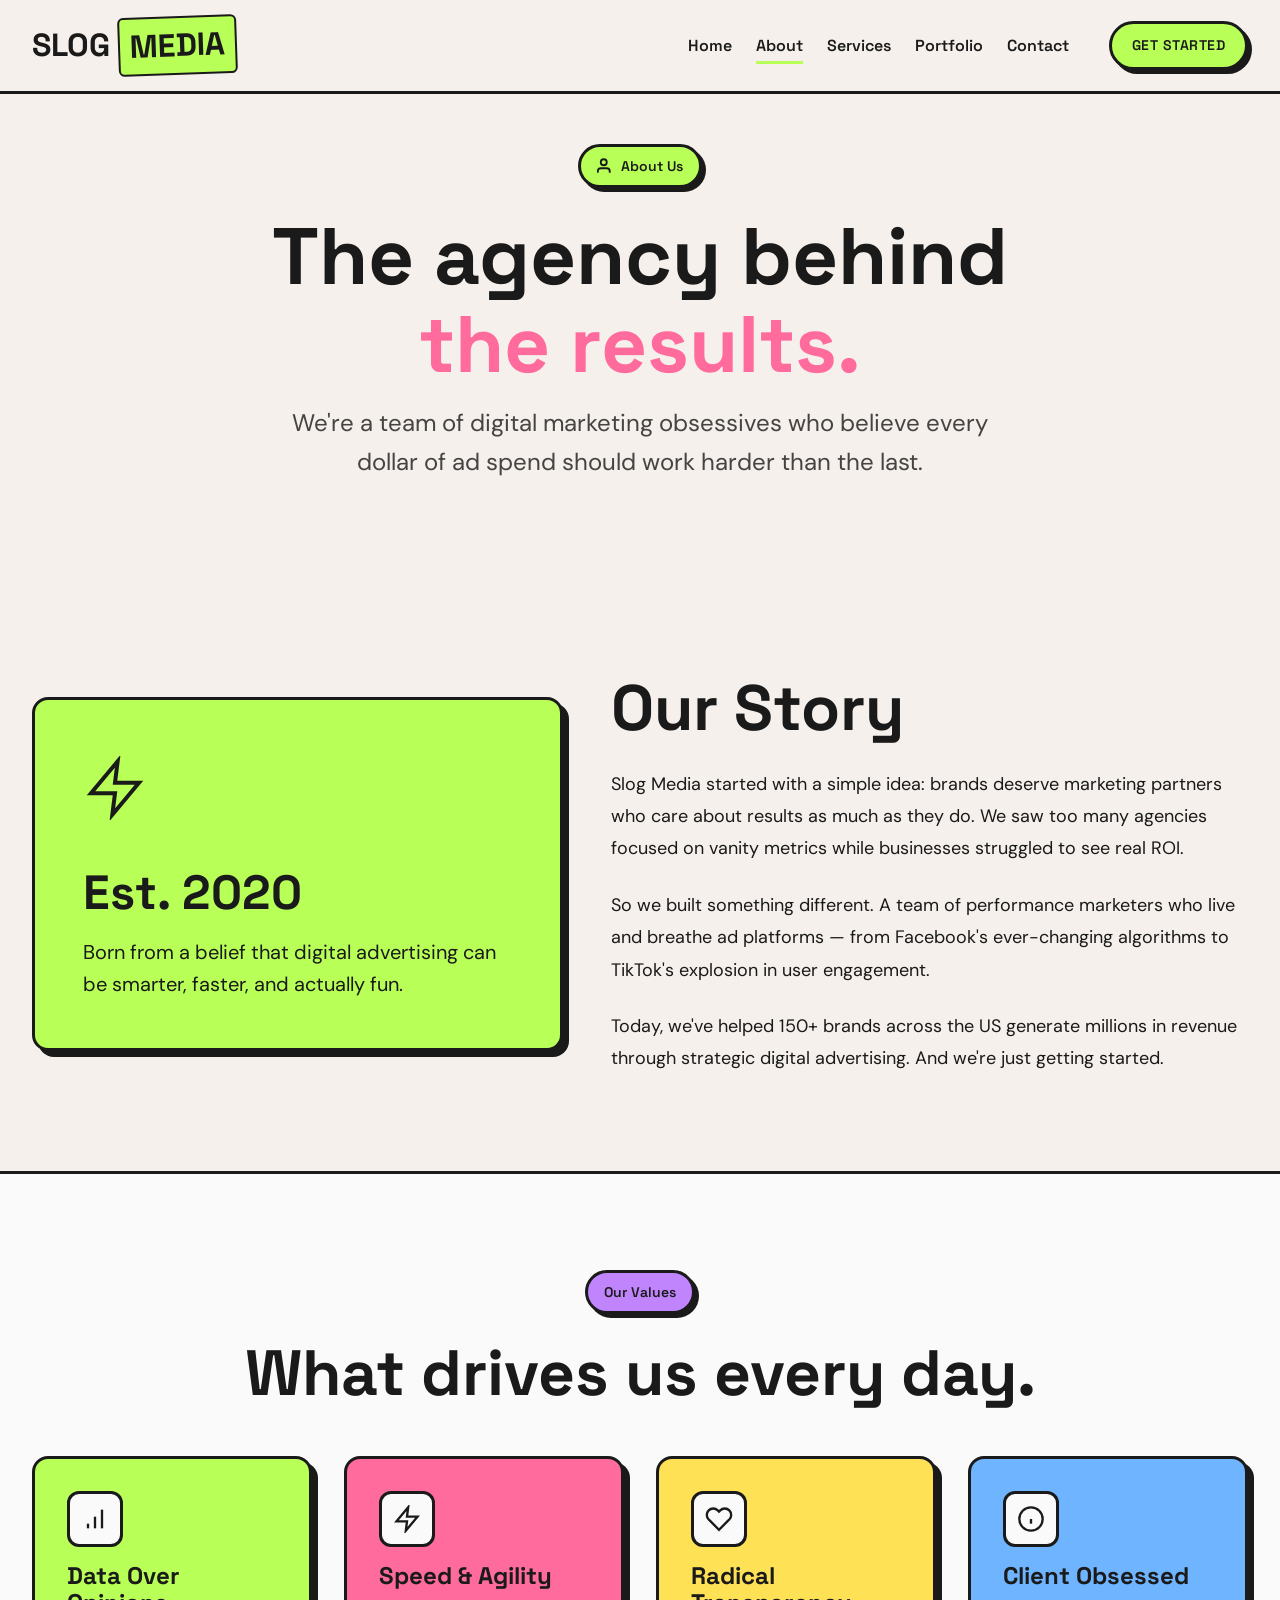
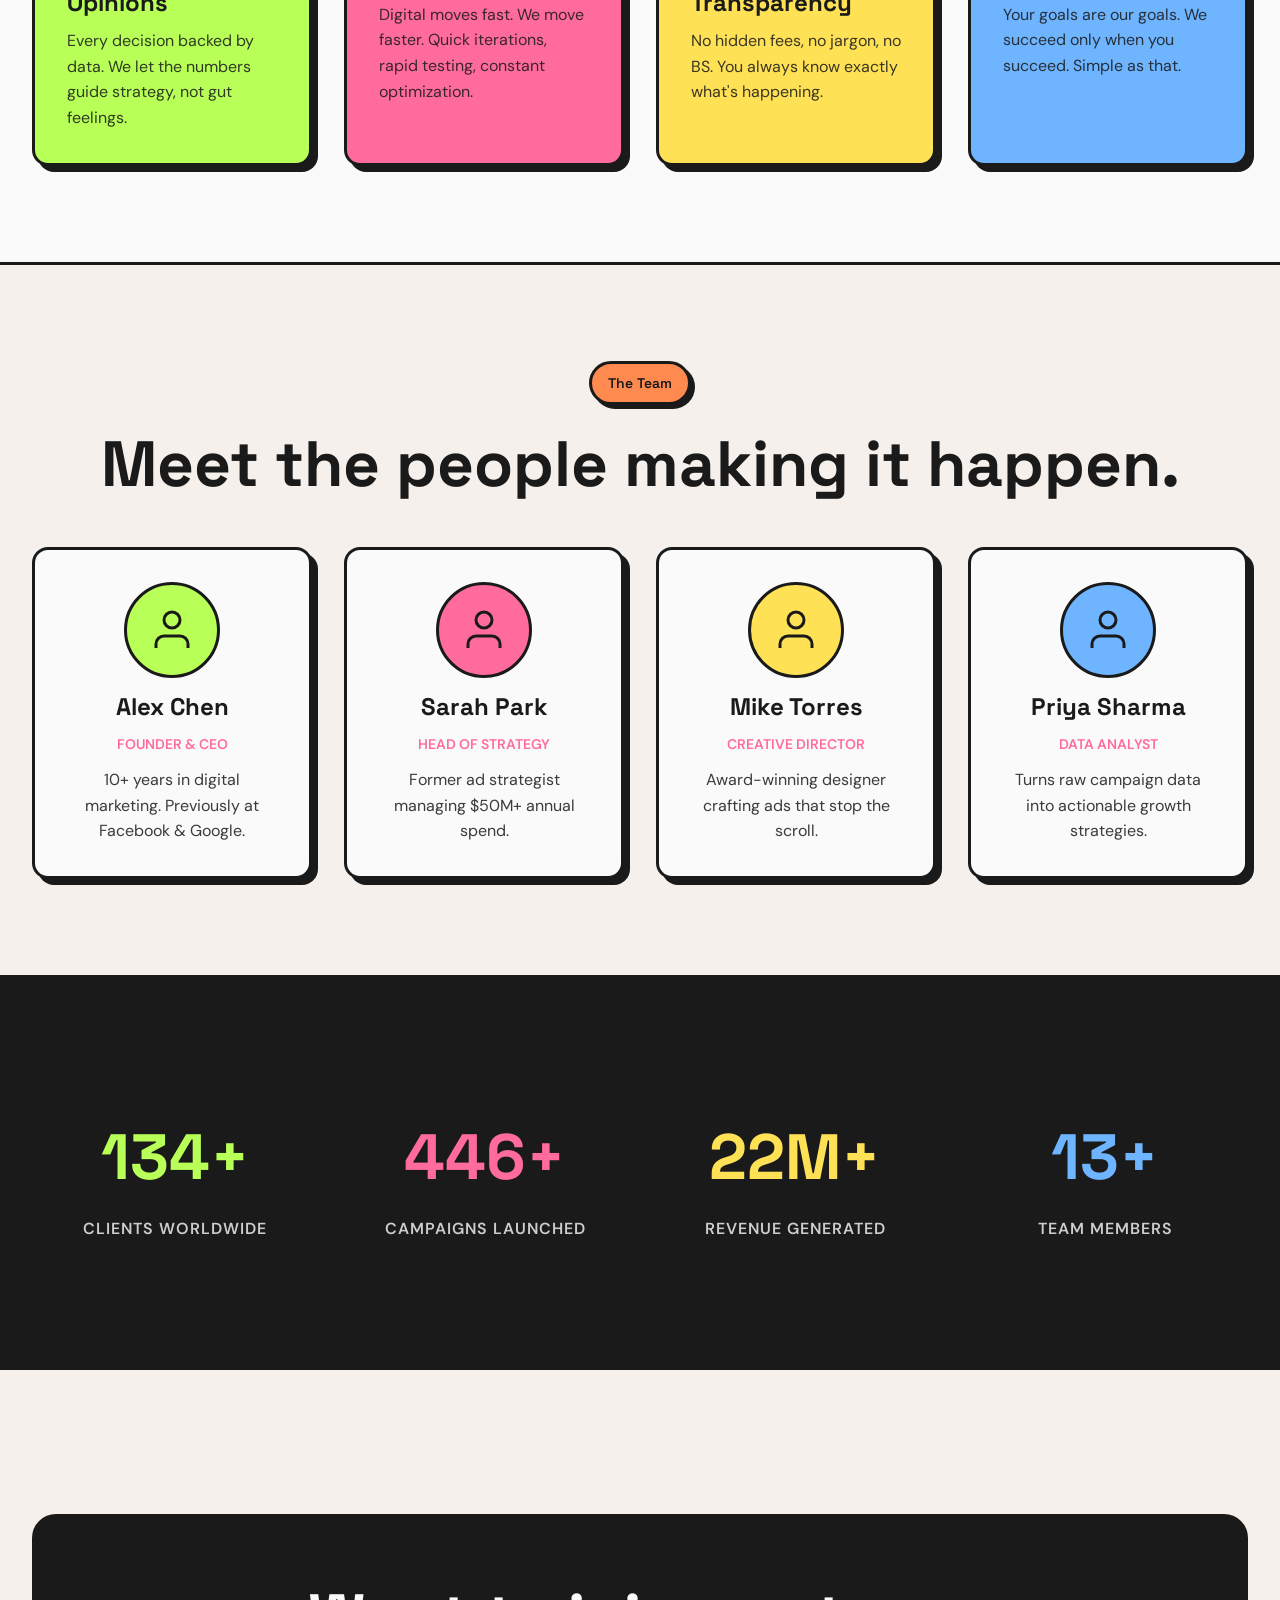
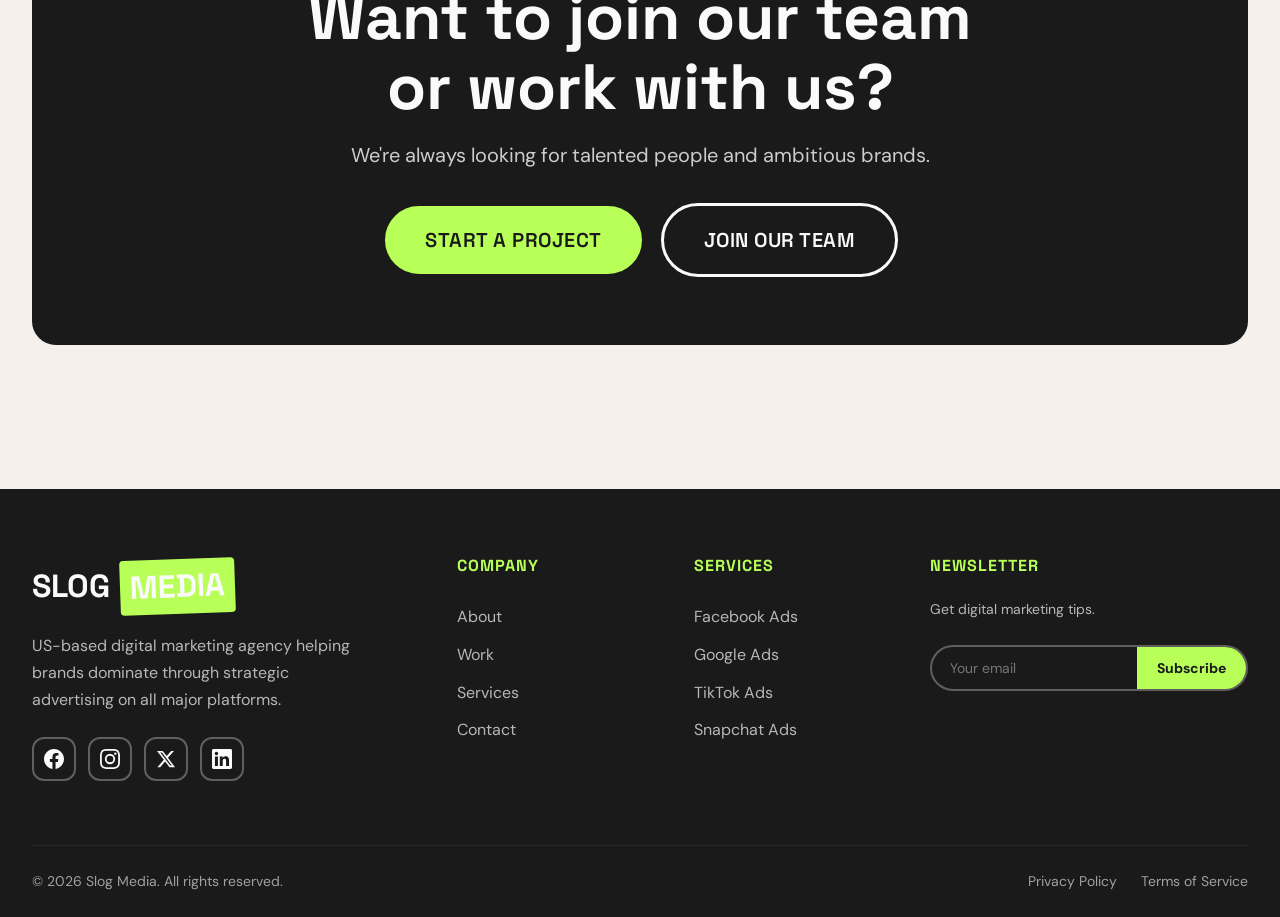
==== about/index.html @ 62c978b0 "Fix mobile stats grid, clean URLs, add privacy & terms pages" ====
<!DOCTYPE html>
<html lang="en">
<head>
  <meta charset="UTF-8">
  <meta name="viewport" content="width=device-width, initial-scale=1.0">
  <title>About Slog Media — Our Story, Team & Mission</title>
  <meta name="description" content="Learn about Slog Media, a US-based digital marketing agency with a passion for performance advertising.">
  <link rel="canonical" href="https://slogmedia.com/about">
  <link rel="stylesheet" href="/styles.css">
  <link rel="icon" type="image/svg+xml" href="data:image/svg+xml,<svg xmlns='http://www.w3.org/2000/svg' viewBox='0 0 100 100'><text y='.9em' font-size='90'>⚡</text></svg>">
</head>
<body>

  <!-- NAVBAR -->
  <nav class="navbar" id="navbar">
    <div class="nav-inner">
      <a href="/" class="nav-logo">SLOG<span>MEDIA</span></a>
      <div class="nav-links" id="nav-links">
        <a href="/" class="nav-link">Home</a>
        <a href="/about" class="nav-link active">About</a>
        <a href="/services" class="nav-link">Services</a>
        <a href="/portfolio" class="nav-link">Portfolio</a>
        <a href="/contact" class="nav-link">Contact</a>
        <a href="/contact" class="btn btn-primary btn-sm nav-cta">Get Started</a>
      </div>
      <div class="hamburger" id="hamburger"><span></span><span></span><span></span></div>
    </div>
  </nav>

  <!-- PAGE HERO -->
  <section class="page-hero">
    <div class="container">
      <div class="reveal">
        <span class="badge badge-lime" style="margin-bottom: var(--space-lg);">
          <svg width="16" height="16" viewBox="0 0 24 24" fill="none" stroke="currentColor" stroke-width="2.5"><path d="M17 21v-2a4 4 0 0 0-4-4H5a4 4 0 0 0-4 4v2"/><circle cx="9" cy="7" r="4"/></svg>
          About Us
        </span>
        <h1>The agency behind<br><span style="color: var(--clr-pink);">the results.</span></h1>
        <p>We're a team of digital marketing obsessives who believe every dollar of ad spend should work harder than the last.</p>
      </div>
    </div>
  </section>

  <!-- OUR STORY -->
  <section class="section">
    <div class="container">
      <div class="about-story-layout">
        <div class="about-story-left reveal-left">
          <div class="card card-lime" style="padding: var(--space-2xl);">
            <div style="font-size: 64px; margin-bottom: var(--space-md);">
              <svg width="64" height="64" viewBox="0 0 24 24" fill="none" stroke="currentColor" stroke-width="1.5"><path d="M13 2L3 14h9l-1 8 10-12h-9l1-8z"/></svg>
            </div>
            <h3 style="font-family: var(--ff-heading); font-size: var(--fs-2xl); margin-bottom: var(--space-md);">Est. 2020</h3>
            <p style="font-size: var(--fs-md);">Born from a belief that digital advertising can be smarter, faster, and actually fun.</p>
          </div>
        </div>
        <div class="about-story-right reveal-right">
          <h2 class="section-title">Our Story</h2>
          <p style="margin-bottom: var(--space-lg); line-height: 1.8;">Slog Media started with a simple idea: brands deserve marketing partners who care about results as much as they do. We saw too many agencies focused on vanity metrics while businesses struggled to see real ROI.</p>
          <p style="margin-bottom: var(--space-lg); line-height: 1.8;">So we built something different. A team of performance marketers who live and breathe ad platforms — from Facebook's ever-changing algorithms to TikTok's explosion in user engagement.</p>
          <p style="line-height: 1.8;">Today, we've helped 150+ brands across the US generate millions in revenue through strategic digital advertising. And we're just getting started.</p>
        </div>
      </div>
    </div>
  </section>

  <!-- VALUES -->
  <section class="section" style="background: var(--clr-white); border-top: var(--border); border-bottom: var(--border);">
    <div class="container">
      <div class="text-center reveal">
        <span class="badge badge-purple" style="margin-bottom: var(--space-lg);">Our Values</span>
        <h2 class="section-title">What drives us every day.</h2>
      </div>
      <div class="grid grid-4 values-grid" style="margin-top: var(--space-2xl);">
        <div class="card card-lime reveal">
          <div class="card-icon" style="background: var(--clr-white);"><svg width="28" height="28" viewBox="0 0 24 24" fill="none" stroke="currentColor" stroke-width="2"><path d="M12 20V10"/><path d="M18 20V4"/><path d="M6 20v-4"/></svg></div>
          <h3 class="card-title">Data Over Opinions</h3>
          <p class="card-text">Every decision backed by data. We let the numbers guide strategy, not gut feelings.</p>
        </div>
        <div class="card card-pink reveal">
          <div class="card-icon" style="background: var(--clr-white);"><svg width="28" height="28" viewBox="0 0 24 24" fill="none" stroke="currentColor" stroke-width="2"><path d="M13 2L3 14h9l-1 8 10-12h-9l1-8z"/></svg></div>
          <h3 class="card-title">Speed & Agility</h3>
          <p class="card-text">Digital moves fast. We move faster. Quick iterations, rapid testing, constant optimization.</p>
        </div>
        <div class="card card-yellow reveal">
          <div class="card-icon" style="background: var(--clr-white);"><svg width="28" height="28" viewBox="0 0 24 24" fill="none" stroke="currentColor" stroke-width="2"><path d="M20.84 4.61a5.5 5.5 0 00-7.78 0L12 5.67l-1.06-1.06a5.5 5.5 0 00-7.78 7.78l1.06 1.06L12 21.23l7.78-7.78 1.06-1.06a5.5 5.5 0 000-7.78z"/></svg></div>
          <h3 class="card-title">Radical Transparency</h3>
          <p class="card-text">No hidden fees, no jargon, no BS. You always know exactly what's happening.</p>
        </div>
        <div class="card card-blue reveal">
          <div class="card-icon" style="background: var(--clr-white);"><svg width="28" height="28" viewBox="0 0 24 24" fill="none" stroke="currentColor" stroke-width="2"><circle cx="12" cy="12" r="10"/><path d="M12 16v-4"/><path d="M12 8h.01"/></svg></div>
          <h3 class="card-title">Client Obsessed</h3>
          <p class="card-text">Your goals are our goals. We succeed only when you succeed. Simple as that.</p>
        </div>
      </div>
    </div>
  </section>

  <!-- TEAM -->
  <section class="section">
    <div class="container">
      <div class="text-center reveal">
        <span class="badge badge-orange" style="margin-bottom: var(--space-lg);">The Team</span>
        <h2 class="section-title">Meet the people making it happen.</h2>
      </div>
      <div class="grid grid-4 team-grid" style="margin-top: var(--space-2xl);">
        <div class="card reveal" style="text-align: center;">
          <div class="team-avatar" style="background: var(--clr-lime);"><svg width="48" height="48" viewBox="0 0 24 24" fill="none" stroke="currentColor" stroke-width="1.5"><path d="M20 21v-2a4 4 0 00-4-4H8a4 4 0 00-4 4v2"/><circle cx="12" cy="7" r="4"/></svg></div>
          <h3 class="card-title" style="margin-top: var(--space-md);">Alex Chen</h3>
          <p style="font-size: var(--fs-xs); color: var(--clr-pink); font-weight: 600; text-transform: uppercase;">Founder & CEO</p>
          <p class="card-text" style="margin-top: var(--space-sm);">10+ years in digital marketing. Previously at Facebook & Google.</p>
        </div>
        <div class="card reveal" style="text-align: center;">
          <div class="team-avatar" style="background: var(--clr-pink);"><svg width="48" height="48" viewBox="0 0 24 24" fill="none" stroke="currentColor" stroke-width="1.5"><path d="M20 21v-2a4 4 0 00-4-4H8a4 4 0 00-4 4v2"/><circle cx="12" cy="7" r="4"/></svg></div>
          <h3 class="card-title" style="margin-top: var(--space-md);">Sarah Park</h3>
          <p style="font-size: var(--fs-xs); color: var(--clr-pink); font-weight: 600; text-transform: uppercase;">Head of Strategy</p>
          <p class="card-text" style="margin-top: var(--space-sm);">Former ad strategist managing $50M+ annual spend.</p>
        </div>
        <div class="card reveal" style="text-align: center;">
          <div class="team-avatar" style="background: var(--clr-yellow);"><svg width="48" height="48" viewBox="0 0 24 24" fill="none" stroke="currentColor" stroke-width="1.5"><path d="M20 21v-2a4 4 0 00-4-4H8a4 4 0 00-4 4v2"/><circle cx="12" cy="7" r="4"/></svg></div>
          <h3 class="card-title" style="margin-top: var(--space-md);">Mike Torres</h3>
          <p style="font-size: var(--fs-xs); color: var(--clr-pink); font-weight: 600; text-transform: uppercase;">Creative Director</p>
          <p class="card-text" style="margin-top: var(--space-sm);">Award-winning designer crafting ads that stop the scroll.</p>
        </div>
        <div class="card reveal" style="text-align: center;">
          <div class="team-avatar" style="background: var(--clr-blue);"><svg width="48" height="48" viewBox="0 0 24 24" fill="none" stroke="currentColor" stroke-width="1.5"><path d="M20 21v-2a4 4 0 00-4-4H8a4 4 0 00-4 4v2"/><circle cx="12" cy="7" r="4"/></svg></div>
          <h3 class="card-title" style="margin-top: var(--space-md);">Priya Sharma</h3>
          <p style="font-size: var(--fs-xs); color: var(--clr-pink); font-weight: 600; text-transform: uppercase;">Data Analyst</p>
          <p class="card-text" style="margin-top: var(--space-sm);">Turns raw campaign data into actionable growth strategies.</p>
        </div>
      </div>
    </div>
  </section>

  <!-- STATS -->
  <section class="section" style="background: var(--clr-black); color: var(--clr-white); border-top: var(--border);">
    <div class="container">
      <div class="stats-grid">
        <div class="stat-card reveal"><div class="stat-number" style="color: var(--clr-lime);" data-count="150" data-suffix="+">0</div><div class="stat-label">Clients Worldwide</div></div>
        <div class="stat-card reveal"><div class="stat-number" style="color: var(--clr-pink);" data-count="500" data-suffix="+">0</div><div class="stat-label">Campaigns Launched</div></div>
        <div class="stat-card reveal"><div class="stat-number" style="color: var(--clr-yellow);" data-count="25" data-suffix="M+">0</div><div class="stat-label">Revenue Generated</div></div>
        <div class="stat-card reveal"><div class="stat-number" style="color: var(--clr-blue);" data-count="15" data-suffix="+">0</div><div class="stat-label">Team Members</div></div>
      </div>
    </div>
  </section>

  <!-- CTA -->
  <section class="section">
    <div class="container">
      <div class="cta-section reveal">
        <h2>Want to join our team<br>or work with us?</h2>
        <p>We're always looking for talented people and ambitious brands.</p>
        <div class="flex-center gap-md" style="flex-wrap: wrap;">
          <a href="/contact" class="btn btn-primary btn-lg">Start a Project</a>
          <a href="/contact" class="btn btn-outline btn-lg" style="color: var(--clr-white); border-color: var(--clr-white);">Join Our Team</a>
        </div>
      </div>
    </div>
  </section>

  <!-- FOOTER -->
  <footer class="footer">
    <div class="container">
      <div class="footer-top">
        <div class="footer-brand">
          <div class="nav-logo">SLOG<span>MEDIA</span></div>
          <p>US-based digital marketing agency helping brands dominate through strategic advertising on all major platforms.</p>
          <div class="footer-social">
            <a href="#" aria-label="Facebook"><svg width="20" height="20" viewBox="0 0 24 24" fill="currentColor"><path d="M24 12.073c0-6.627-5.373-12-12-12s-12 5.373-12 12c0 5.99 4.388 10.954 10.125 11.854v-8.385H7.078v-3.47h3.047V9.43c0-3.007 1.792-4.669 4.533-4.669 1.312 0 2.686.235 2.686.235v2.953H15.83c-1.491 0-1.956.925-1.956 1.874v2.25h3.328l-.532 3.47h-2.796v8.385C19.612 23.027 24 18.062 24 12.073z"/></svg></a>
            <a href="#" aria-label="Instagram"><svg width="20" height="20" viewBox="0 0 24 24" fill="currentColor"><path d="M12 2.163c3.204 0 3.584.012 4.85.07 3.252.148 4.771 1.691 4.919 4.919.058 1.265.069 1.645.069 4.849 0 3.205-.012 3.584-.069 4.849-.149 3.225-1.664 4.771-4.919 4.919-1.266.058-1.644.07-4.85.07-3.204 0-3.584-.012-4.849-.07-3.26-.149-4.771-1.699-4.919-4.92-.058-1.265-.07-1.644-.07-4.849 0-3.204.013-3.583.07-4.849.149-3.227 1.664-4.771 4.919-4.919 1.266-.057 1.645-.069 4.849-.069zM12 0C8.741 0 8.333.014 7.053.072 2.695.272.273 2.69.073 7.052.014 8.333 0 8.741 0 12c0 3.259.014 3.668.072 4.948.2 4.358 2.618 6.78 6.98 6.98C8.333 23.986 8.741 24 12 24c3.259 0 3.668-.014 4.948-.072 4.354-.2 6.782-2.618 6.979-6.98.059-1.28.073-1.689.073-4.948 0-3.259-.014-3.667-.072-4.947-.196-4.354-2.617-6.78-6.979-6.98C15.668.014 15.259 0 12 0zm0 5.838a6.162 6.162 0 100 12.324 6.162 6.162 0 000-12.324zM12 16a4 4 0 110-8 4 4 0 010 8zm6.406-11.845a1.44 1.44 0 100 2.881 1.44 1.44 0 000-2.881z"/></svg></a>
            <a href="#" aria-label="X"><svg width="20" height="20" viewBox="0 0 24 24" fill="currentColor"><path d="M18.244 2.25h3.308l-7.227 8.26 8.502 11.24H16.17l-5.214-6.817L4.99 21.75H1.68l7.73-8.835L1.254 2.25H8.08l4.713 6.231zm-1.161 17.52h1.833L7.084 4.126H5.117z"/></svg></a>
            <a href="#" aria-label="LinkedIn"><svg width="20" height="20" viewBox="0 0 24 24" fill="currentColor"><path d="M20.447 20.452h-3.554v-5.569c0-1.328-.027-3.037-1.852-3.037-1.853 0-2.136 1.445-2.136 2.939v5.667H9.351V9h3.414v1.561h.046c.477-.9 1.637-1.85 3.37-1.85 3.601 0 4.267 2.37 4.267 5.455v6.286zM5.337 7.433c-1.144 0-2.063-.926-2.063-2.065 0-1.138.92-2.063 2.063-2.063 1.14 0 2.064.925 2.064 2.063 0 1.139-.925 2.065-2.064 2.065zm1.782 13.019H3.555V9h3.564v11.452zM22.225 0H1.771C.792 0 0 .774 0 1.729v20.542C0 23.227.792 24 1.771 24h20.451C23.2 24 24 23.227 24 22.271V1.729C24 .774 23.2 0 22.222 0h.003z"/></svg></a>
          </div>
        </div>
        <div class="footer-col"><h4>Company</h4><a href="/about">About</a><a href="/portfolio">Work</a><a href="/services">Services</a><a href="/contact">Contact</a></div>
        <div class="footer-col"><h4>Services</h4><a href="/services">Facebook Ads</a><a href="/services">Google Ads</a><a href="/services">TikTok Ads</a><a href="/services">Snapchat Ads</a></div>
        <div class="footer-col"><h4>Newsletter</h4><p style="font-size:var(--fs-xs);opacity:0.7;margin-bottom:var(--space-md);">Get digital marketing tips.</p><div class="footer-newsletter"><form class="footer-newsletter-form" onsubmit="event.preventDefault();this.querySelector('button').textContent='Done ✓';"><input type="email" placeholder="Your email" required><button type="submit">Subscribe</button></form></div></div>
      </div>
      <div class="footer-bottom"><p>&copy; 2026 Slog Media. All rights reserved.</p><div class="footer-bottom-links"><a href="/privacy">Privacy Policy</a><a href="/terms">Terms of Service</a></div></div>
    </div>
  </footer>
  <script src="/main.js"></script>
</body>
</html>
---- styles.css ----
/* =============================================
   SLOG MEDIA — NEO-BRUTALISM DESIGN SYSTEM
   ============================================= */

/* ---------- Google Fonts ---------- */
@import url('https://fonts.googleapis.com/css2?family=Space+Grotesk:wght@400;500;600;700&family=DM+Sans:wght@400;500;600;700&display=swap');

/* ---------- CSS Custom Properties ---------- */
:root {
  /* Core Palette */
  --clr-black: #1a1a1a;
  --clr-white: #fafafa;
  --clr-bg: #f5f0eb;
  --clr-lime: #b8ff57;
  --clr-pink: #ff6b9d;
  --clr-yellow: #ffe156;
  --clr-blue: #6eb4ff;
  --clr-orange: #ff8a50;
  --clr-purple: #c084fc;
  --clr-mint: #6ee7b7;
  --clr-coral: #ff6b6b;
  --clr-lavender: #e0c3fc;

  /* Typography */
  --ff-heading: 'Space Grotesk', system-ui, sans-serif;
  --ff-body: 'DM Sans', system-ui, sans-serif;

  --fs-xs: clamp(0.75rem, 1.5vw, 0.875rem);
  --fs-sm: clamp(0.875rem, 2vw, 1rem);
  --fs-base: clamp(1rem, 2.5vw, 1.125rem);
  --fs-md: clamp(1.125rem, 3vw, 1.25rem);
  --fs-lg: clamp(1.25rem, 3.5vw, 1.5rem);
  --fs-xl: clamp(1.5rem, 4vw, 2rem);
  --fs-2xl: clamp(2rem, 5vw, 3rem);
  --fs-3xl: clamp(2.5rem, 6vw, 4rem);
  --fs-hero: clamp(2.75rem, 7vw, 5rem);

  /* Borders & Shadows */
  --border: 3px solid var(--clr-black);
  --border-thick: 4px solid var(--clr-black);
  --shadow-sm: 4px 4px 0 var(--clr-black);
  --shadow-md: 6px 6px 0 var(--clr-black);
  --shadow-lg: 8px 8px 0 var(--clr-black);

  /* Spacing */
  --space-xs: 0.5rem;
  --space-sm: 0.75rem;
  --space-md: 1rem;
  --space-lg: 1.5rem;
  --space-xl: 2rem;
  --space-2xl: 3rem;
  --space-3xl: 4rem;
  --space-4xl: 6rem;

  /* Radius */
  --radius-sm: 8px;
  --radius-md: 12px;
  --radius-lg: 16px;
  --radius-xl: 24px;
  --radius-round: 50px;
  --radius-full: 50%;

  /* Transitions */
  --transition: 0.2s ease;
  --transition-slow: 0.4s ease;
}

/* ---------- Reset ---------- */
*,
*::before,
*::after {
  margin: 0;
  padding: 0;
  box-sizing: border-box;
}

html {
  scroll-behavior: smooth;
  -webkit-text-size-adjust: 100%;
}

body {
  font-family: var(--ff-body);
  font-size: var(--fs-base);
  color: var(--clr-black);
  background: var(--clr-bg);
  line-height: 1.6;
  overflow-x: hidden;
  -webkit-font-smoothing: antialiased;
}

img {
  max-width: 100%;
  display: block;
}

a {
  color: inherit;
  text-decoration: none;
}

ul, ol { list-style: none; }

button, input, textarea, select {
  font-family: inherit;
  font-size: inherit;
  border: none;
  outline: none;
  background: none;
}

h1, h2, h3, h4, h5, h6 {
  font-family: var(--ff-heading);
  font-weight: 700;
  line-height: 1.1;
}

/* ---------- Utility Classes ---------- */
.container {
  width: 100%;
  max-width: 1280px;
  margin: 0 auto;
  padding: 0 var(--space-xl);
}

.section {
  padding: var(--space-4xl) 0;
}

.section-title {
  font-size: var(--fs-3xl);
  margin-bottom: var(--space-lg);
}

.section-subtitle {
  font-size: var(--fs-md);
  color: #555;
  max-width: 600px;
  margin-bottom: var(--space-2xl);
}

.text-center { text-align: center; }

.flex { display: flex; }
.flex-center { display: flex; align-items: center; justify-content: center; }
.flex-between { display: flex; align-items: center; justify-content: space-between; }
.flex-wrap { flex-wrap: wrap; }
.gap-sm { gap: var(--space-sm); }
.gap-md { gap: var(--space-md); }
.gap-lg { gap: var(--space-lg); }
.gap-xl { gap: var(--space-xl); }

.grid {
  display: grid;
  gap: var(--space-xl);
}

.grid-2 { grid-template-columns: repeat(2, 1fr); }
.grid-3 { grid-template-columns: repeat(3, 1fr); }
.grid-4 { grid-template-columns: repeat(4, 1fr); }

/* ---------- Buttons ---------- */
.btn {
  display: inline-flex;
  align-items: center;
  gap: var(--space-xs);
  padding: 14px 28px;
  font-family: var(--ff-heading);
  font-weight: 600;
  font-size: var(--fs-sm);
  border: var(--border);
  border-radius: var(--radius-round);
  cursor: pointer;
  transition: all var(--transition);
  text-transform: uppercase;
  letter-spacing: 0.5px;
  white-space: nowrap;
}

.btn:hover {
  transform: translate(-2px, -2px);
  box-shadow: var(--shadow-md);
}

.btn:active {
  transform: translate(2px, 2px);
  box-shadow: none;
}

.btn-primary {
  background: var(--clr-lime);
  color: var(--clr-black);
  box-shadow: var(--shadow-sm);
}

.btn-secondary {
  background: var(--clr-black);
  color: var(--clr-white);
  box-shadow: var(--shadow-sm);
}

.btn-pink {
  background: var(--clr-pink);
  color: var(--clr-black);
  box-shadow: var(--shadow-sm);
}

.btn-yellow {
  background: var(--clr-yellow);
  color: var(--clr-black);
  box-shadow: var(--shadow-sm);
}

.btn-outline {
  background: transparent;
  color: var(--clr-black);
}

.btn-lg {
  padding: 18px 36px;
  font-size: var(--fs-md);
}

.btn-sm {
  padding: 10px 20px;
  font-size: var(--fs-xs);
}

/* ---------- Badges / Pills ---------- */
.badge {
  display: inline-flex;
  align-items: center;
  gap: 6px;
  padding: 8px 16px;
  border: var(--border);
  border-radius: var(--radius-round);
  font-family: var(--ff-heading);
  font-size: var(--fs-xs);
  font-weight: 600;
  background: var(--clr-white);
  box-shadow: var(--shadow-sm);
  transition: all var(--transition);
}

.badge:hover {
  transform: translate(-2px, -2px);
  box-shadow: var(--shadow-md);
}

.badge svg,
.badge img {
  width: 18px;
  height: 18px;
}

.badge-lime { background: var(--clr-lime); }
.badge-pink { background: var(--clr-pink); }
.badge-yellow { background: var(--clr-yellow); }
.badge-blue { background: var(--clr-blue); }
.badge-purple { background: var(--clr-purple); }
.badge-orange { background: var(--clr-orange); }

/* ---------- Cards ---------- */
.card {
  background: var(--clr-white);
  border: var(--border);
  border-radius: var(--radius-lg);
  padding: var(--space-xl);
  box-shadow: var(--shadow-md);
  transition: all var(--transition);
}

.card:hover {
  transform: translate(-4px, -4px);
  box-shadow: var(--shadow-lg);
}

.card-lime { background: var(--clr-lime); }
.card-pink { background: var(--clr-pink); }
.card-yellow { background: var(--clr-yellow); }
.card-blue { background: var(--clr-blue); }
.card-purple { background: var(--clr-purple); }
.card-orange { background: var(--clr-orange); }
.card-mint { background: var(--clr-mint); }
.card-black { background: var(--clr-black); color: var(--clr-white); }

.card-icon {
  width: 56px;
  height: 56px;
  border-radius: var(--radius-md);
  border: var(--border);
  display: flex;
  align-items: center;
  justify-content: center;
  margin-bottom: var(--space-md);
  font-size: 28px;
}

.card-title {
  font-family: var(--ff-heading);
  font-size: var(--fs-lg);
  font-weight: 700;
  margin-bottom: var(--space-sm);
}

.card-text {
  font-size: var(--fs-sm);
  line-height: 1.6;
  opacity: 0.85;
}

/* ---------- Navbar ---------- */
.navbar {
  position: fixed;
  top: 0;
  left: 0;
  width: 100%;
  z-index: 1000;
  background: var(--clr-bg);
  border-bottom: var(--border);
  transition: all var(--transition);
}

.navbar.scrolled {
  background: rgba(245, 240, 235, 0.95);
  backdrop-filter: blur(10px);
  -webkit-backdrop-filter: blur(10px);
}

.nav-inner {
  display: flex;
  align-items: center;
  justify-content: space-between;
  padding: var(--space-md) var(--space-xl);
  max-width: 1280px;
  margin: 0 auto;
}

.nav-logo {
  font-family: var(--ff-heading);
  font-size: var(--fs-xl);
  font-weight: 700;
  display: flex;
  align-items: center;
  gap: 8px;
}

.nav-logo span {
  display: inline-block;
  padding: 2px 10px;
  background: var(--clr-lime);
  border: 2px solid var(--clr-black);
  border-radius: 6px;
  transform: rotate(-2deg);
}

.nav-links {
  display: flex;
  align-items: center;
  gap: var(--space-lg);
}

.nav-link {
  font-family: var(--ff-heading);
  font-size: var(--fs-sm);
  font-weight: 600;
  position: relative;
  padding: 4px 0;
  transition: all var(--transition);
}

.nav-link::after {
  content: '';
  position: absolute;
  bottom: -2px;
  left: 0;
  width: 0;
  height: 3px;
  background: var(--clr-lime);
  transition: width var(--transition);
}

.nav-link:hover::after,
.nav-link.active::after {
  width: 100%;
}

.nav-cta {
  margin-left: var(--space-md);
}

/* Mobile Menu Toggle */
.hamburger {
  display: none;
  flex-direction: column;
  gap: 5px;
  cursor: pointer;
  padding: 8px;
  z-index: 1001;
}

.hamburger span {
  display: block;
  width: 28px;
  height: 3px;
  background: var(--clr-black);
  border-radius: 2px;
  transition: all 0.3s ease;
}

.hamburger.active span:nth-child(1) {
  transform: rotate(45deg) translate(5px, 6px);
}
.hamburger.active span:nth-child(2) {
  opacity: 0;
}
.hamburger.active span:nth-child(3) {
  transform: rotate(-45deg) translate(5px, -6px);
}

/* ---------- Footer ---------- */
.footer {
  background: var(--clr-black);
  color: var(--clr-white);
  border-top: var(--border-thick);
}

.footer-top {
  display: grid;
  grid-template-columns: 2fr 1fr 1fr 1fr;
  gap: var(--space-2xl);
  padding: var(--space-3xl) 0;
}

.footer-brand {
  max-width: 320px;
}

.footer-brand .nav-logo {
  margin-bottom: var(--space-md);
  font-size: var(--fs-xl);
}

.footer-brand p {
  font-size: var(--fs-sm);
  opacity: 0.7;
  line-height: 1.7;
  margin-bottom: var(--space-lg);
}

.footer-social {
  display: flex;
  gap: var(--space-sm);
}

.footer-social a {
  width: 44px;
  height: 44px;
  border: 2px solid rgba(255,255,255,0.3);
  border-radius: var(--radius-md);
  display: flex;
  align-items: center;
  justify-content: center;
  transition: all var(--transition);
  font-size: 20px;
}

.footer-social a:hover {
  background: var(--clr-lime);
  color: var(--clr-black);
  border-color: var(--clr-lime);
  transform: translate(-2px, -2px);
  box-shadow: 3px 3px 0 var(--clr-lime);
}

.footer-col h4 {
  font-family: var(--ff-heading);
  font-size: var(--fs-sm);
  font-weight: 700;
  text-transform: uppercase;
  letter-spacing: 1px;
  margin-bottom: var(--space-lg);
  color: var(--clr-lime);
}

.footer-col a {
  display: block;
  font-size: var(--fs-sm);
  opacity: 0.7;
  padding: 6px 0;
  transition: all var(--transition);
}

.footer-col a:hover {
  opacity: 1;
  padding-left: 8px;
  color: var(--clr-lime);
}

.footer-newsletter {
  margin-top: var(--space-lg);
}

.footer-newsletter-form {
  display: flex;
  border: 2px solid rgba(255,255,255,0.3);
  border-radius: var(--radius-round);
  overflow: hidden;
}

.footer-newsletter-form input {
  flex: 1;
  padding: 12px 18px;
  background: transparent;
  color: var(--clr-white);
  font-size: var(--fs-xs);
}

.footer-newsletter-form input::placeholder {
  color: rgba(255,255,255,0.4);
}

.footer-newsletter-form button {
  padding: 12px 20px;
  background: var(--clr-lime);
  color: var(--clr-black);
  font-weight: 700;
  cursor: pointer;
  transition: all var(--transition);
  font-size: var(--fs-xs);
}

.footer-newsletter-form button:hover {
  background: var(--clr-yellow);
}

.footer-bottom {
  border-top: 1px solid rgba(255,255,255,0.1);
  padding: var(--space-lg) 0;
  display: flex;
  align-items: center;
  justify-content: space-between;
  font-size: var(--fs-xs);
  opacity: 0.6;
}

.footer-bottom-links {
  display: flex;
  gap: var(--space-lg);
}

.footer-bottom-links a:hover {
  color: var(--clr-lime);
  opacity: 1;
}

/* ---------- Marquee ---------- */
.marquee {
  border-top: var(--border);
  border-bottom: var(--border);
  background: var(--clr-black);
  color: var(--clr-white);
  overflow: hidden;
  white-space: nowrap;
  padding: var(--space-md) 0;
}

.marquee-inner {
  display: inline-flex;
  animation: marqueeScroll 25s linear infinite;
}

.marquee-item {
  display: inline-flex;
  align-items: center;
  gap: var(--space-md);
  padding: 0 var(--space-xl);
  font-family: var(--ff-heading);
  font-size: var(--fs-xl);
  font-weight: 700;
  text-transform: uppercase;
}

.marquee-item .dot {
  width: 12px;
  height: 12px;
  border-radius: 50%;
  background: var(--clr-lime);
  flex-shrink: 0;
}

.marquee-alt {
  background: var(--clr-lime);
  color: var(--clr-black);
}

.marquee-alt .dot {
  background: var(--clr-black);
}

@keyframes marqueeScroll {
  0% { transform: translateX(0); }
  100% { transform: translateX(-50%); }
}

/* ---------- Scroll Animations ---------- */
.reveal {
  opacity: 0;
  transform: translateY(30px);
  transition: all 0.6s cubic-bezier(0.16, 1, 0.3, 1);
}

.reveal.visible {
  opacity: 1;
  transform: translateY(0);
}

.reveal-left {
  opacity: 0;
  transform: translateX(-40px);
  transition: all 0.6s cubic-bezier(0.16, 1, 0.3, 1);
}

.reveal-left.visible {
  opacity: 1;
  transform: translateX(0);
}

.reveal-right {
  opacity: 0;
  transform: translateX(40px);
  transition: all 0.6s cubic-bezier(0.16, 1, 0.3, 1);
}

.reveal-right.visible {
  opacity: 1;
  transform: translateX(0);
}

/* ---------- Page Hero ---------- */
.page-hero {
  padding-top: calc(80px + var(--space-3xl));
  padding-bottom: var(--space-3xl);
  text-align: center;
}

.page-hero h1 {
  font-size: var(--fs-hero);
  margin-bottom: var(--space-md);
}

.page-hero p {
  font-size: var(--fs-lg);
  max-width: 700px;
  margin: 0 auto var(--space-xl);
  opacity: 0.8;
}

/* ---------- CTA Section ---------- */
.cta-section {
  background: var(--clr-black);
  color: var(--clr-white);
  border: var(--border-thick);
  border-radius: var(--radius-xl);
  padding: var(--space-3xl) var(--space-2xl);
  text-align: center;
  margin: var(--space-2xl) 0;
  position: relative;
  overflow: hidden;
}

.cta-section h2 {
  font-size: var(--fs-3xl);
  margin-bottom: var(--space-md);
}

.cta-section p {
  font-size: var(--fs-md);
  opacity: 0.8;
  max-width: 600px;
  margin: 0 auto var(--space-xl);
}

.cta-section .btn {
  font-size: var(--fs-md);
  padding: 18px 40px;
}

/* ---------- Stats ---------- */
.stat-card {
  text-align: center;
  padding: var(--space-xl);
}

.stat-number {
  font-family: var(--ff-heading);
  font-size: var(--fs-3xl);
  font-weight: 700;
  margin-bottom: var(--space-xs);
}

.stat-label {
  font-size: var(--fs-sm);
  text-transform: uppercase;
  letter-spacing: 1px;
  font-weight: 600;
  opacity: 0.8;
}

/* ---------- Form Styles ---------- */
.form-group {
  margin-bottom: var(--space-lg);
}

.form-label {
  display: block;
  font-family: var(--ff-heading);
  font-weight: 600;
  font-size: var(--fs-sm);
  margin-bottom: var(--space-xs);
}

.form-input,
.form-textarea,
.form-select {
  width: 100%;
  padding: 14px 18px;
  border: var(--border);
  border-radius: var(--radius-md);
  background: var(--clr-white);
  font-size: var(--fs-base);
  transition: all var(--transition);
}

.form-input:focus,
.form-textarea:focus,
.form-select:focus {
  box-shadow: var(--shadow-sm);
  transform: translate(-2px, -2px);
}

.form-textarea {
  min-height: 150px;
  resize: vertical;
}

.form-error {
  color: var(--clr-coral);
  font-size: var(--fs-xs);
  margin-top: 4px;
  display: none;
}

.form-group.error .form-input,
.form-group.error .form-textarea,
.form-group.error .form-select {
  border-color: var(--clr-coral);
}

.form-group.error .form-error {
  display: block;
}

/* ---------- Platform Icon Styles ---------- */
.platform-icon {
  width: 48px;
  height: 48px;
  display: flex;
  align-items: center;
  justify-content: center;
  border: var(--border);
  border-radius: var(--radius-md);
  transition: all var(--transition);
}

.platform-icon svg {
  width: 28px;
  height: 28px;
}

.platform-icon:hover {
  transform: scale(1.1) rotate(-5deg);
  box-shadow: var(--shadow-sm);
}

/* ---------- Responsive ---------- */
@media (max-width: 1024px) {
  .grid-4 { grid-template-columns: repeat(2, 1fr); }
  .grid-3 { grid-template-columns: repeat(2, 1fr); }
  .footer-top { grid-template-columns: 1fr 1fr; }
}

@media (max-width: 768px) {
  .container { padding: 0 var(--space-md); }
  .section { padding: var(--space-2xl) 0; }

  .hamburger { display: flex; }

  .nav-links {
    position: fixed;
    top: 0;
    right: -100%;
    width: 80%;
    max-width: 360px;
    height: 100vh;
    background: var(--clr-bg);
    border-left: var(--border-thick);
    flex-direction: column;
    justify-content: center;
    align-items: center;
    gap: var(--space-xl);
    transition: right 0.4s cubic-bezier(0.16, 1, 0.3, 1);
    z-index: 1000;
  }

  .nav-links.open {
    right: 0;
  }

  .nav-link { font-size: var(--fs-lg); }

  .grid-2,
  .grid-3,
  .grid-4 { grid-template-columns: 1fr; }

  .footer-top { grid-template-columns: 1fr; gap: var(--space-xl); }

  .footer-bottom {
    flex-direction: column;
    gap: var(--space-md);
    text-align: center;
  }

  .footer-bottom-links { flex-wrap: wrap; justify-content: center; }

  .cta-section { padding: var(--space-2xl) var(--space-lg); }
}

@media (max-width: 480px) {
  .btn { padding: 12px 22px; font-size: var(--fs-xs); }
  .btn-lg { padding: 14px 28px; font-size: var(--fs-sm); }
  .page-hero { padding-top: calc(70px + var(--space-2xl)); }
}

/* ==============================================
   PAGE-SPECIFIC STYLES
   ============================================== */

/* ---------- Home Hero ---------- */
.hero {
  padding-top: calc(80px + var(--space-3xl));
  padding-bottom: var(--space-2xl);
  position: relative;
  min-height: 90vh;
  display: flex;
  align-items: center;
}

.hero-content {
  max-width: 800px;
  position: relative;
  z-index: 2;
}

.hero-badges {
  display: flex;
  flex-wrap: wrap;
  gap: var(--space-sm);
  margin-bottom: var(--space-xl);
}

.hero-title {
  font-size: var(--fs-hero);
  margin-bottom: var(--space-lg);
  line-height: 1.05;
}

.hero-highlight {
  background: linear-gradient(120deg, var(--clr-lime) 0%, var(--clr-yellow) 100%);
  -webkit-background-clip: text;
  -webkit-text-fill-color: transparent;
  background-clip: text;
}

.hero-text {
  font-size: var(--fs-lg);
  max-width: 600px;
  margin-bottom: var(--space-xl);
  opacity: 0.85;
  line-height: 1.6;
}

.hero-actions {
  display: flex;
  flex-wrap: wrap;
  gap: var(--space-md);
  margin-bottom: var(--space-2xl);
}

.hero-platforms {
  display: flex;
  align-items: center;
  gap: var(--space-lg);
  flex-wrap: wrap;
}

.hero-platforms-label {
  font-family: var(--ff-heading);
  font-size: var(--fs-sm);
  font-weight: 600;
  opacity: 0.6;
}

.hero-platform-icons {
  display: flex;
  gap: var(--space-sm);
}

/* Floating Cards */
.hero-floats {
  position: absolute;
  top: 0;
  right: 0;
  width: 40%;
  height: 100%;
  display: none;
  z-index: 1;
}

.hero-float-card {
  position: absolute;
  display: flex;
  align-items: center;
  gap: var(--space-sm);
  padding: var(--space-md) var(--space-lg) !important;
  font-family: var(--ff-heading);
  font-weight: 600;
  font-size: var(--fs-sm);
  white-space: nowrap;
}

.float-1 { top: 15%; right: 10%; animation: floatBounce 4s ease-in-out infinite; }
.float-2 { top: 45%; right: 5%; animation: floatBounce 4s ease-in-out infinite 1s; }
.float-3 { top: 70%; right: 15%; animation: floatBounce 4s ease-in-out infinite 2s; }

@keyframes floatBounce {
  0%, 100% { transform: translateY(0); }
  50% { transform: translateY(-12px); }
}

@media (min-width: 1024px) {
  .hero-floats { display: block; }
}

/* ---------- Stats Grid ---------- */
.stats-grid {
  display: grid;
  grid-template-columns: repeat(4, 1fr);
  gap: var(--space-lg);
}

.stats-grid .card,
.stats-grid .stat-card {
  overflow: hidden;
  word-break: break-word;
}

@media (max-width: 1024px) {
  .stats-grid { grid-template-columns: repeat(2, 1fr); }
}

@media (max-width: 768px) {
  .stats-grid {
    grid-template-columns: repeat(2, 1fr);
    gap: var(--space-md);
  }
  .stats-grid .card,
  .stats-grid .stat-card {
    padding: var(--space-md);
    box-shadow: 3px 3px 0 var(--clr-black);
  }
  .stats-grid .stat-number {
    font-size: var(--fs-2xl);
  }
  .stats-grid .stat-label {
    font-size: var(--fs-xs);
    letter-spacing: 0.5px;
  }
}

@media (max-width: 380px) {
  .stats-grid {
    grid-template-columns: 1fr;
    gap: var(--space-sm);
  }
}

/* ---------- Why Section ---------- */
.why-layout {
  display: grid;
  grid-template-columns: 1fr 1fr;
  gap: var(--space-2xl);
  align-items: center;
}

@media (max-width: 768px) {
  .why-layout { grid-template-columns: 1fr; }
}

.card-lavender { background: var(--clr-lavender); }

/* ---------- Portfolio Grid ---------- */
.portfolio-grid {
  display: grid;
  grid-template-columns: repeat(2, 1fr);
  gap: var(--space-xl);
}

.portfolio-grid-full {
  display: grid;
  grid-template-columns: repeat(2, 1fr);
  gap: var(--space-xl);
}

@media (max-width: 768px) {
  .portfolio-grid,
  .portfolio-grid-full { grid-template-columns: 1fr; }
}

.portfolio-card-header {
  display: flex;
  gap: var(--space-sm);
  flex-wrap: wrap;
}

.portfolio-stats {
  display: flex;
  gap: var(--space-xl);
  margin-top: var(--space-lg);
  padding-top: var(--space-lg);
  border-top: 2px solid rgba(0,0,0,0.1);
}

.card-black .portfolio-stats {
  border-top-color: rgba(255,255,255,0.15);
}

.portfolio-stat-value {
  font-family: var(--ff-heading);
  font-size: var(--fs-xl);
  font-weight: 700;
  display: block;
  color: var(--clr-lime);
}

.card-lime .portfolio-stat-value,
.card-yellow .portfolio-stat-value,
.card-mint .portfolio-stat-value {
  color: var(--clr-black);
}

.portfolio-stat-label {
  font-size: var(--fs-xs);
  opacity: 0.7;
  text-transform: uppercase;
  letter-spacing: 0.5px;
}

.portfolio-card {
  transition: all 0.3s ease, opacity 0.3s ease;
}

/* ---------- About Story Layout ---------- */
.about-story-layout {
  display: grid;
  grid-template-columns: 1fr 1.2fr;
  gap: var(--space-2xl);
  align-items: center;
}

@media (max-width: 768px) {
  .about-story-layout { grid-template-columns: 1fr; }
}

/* ---------- Team Avatar ---------- */
.team-avatar {
  width: 96px;
  height: 96px;
  border-radius: var(--radius-full);
  border: var(--border);
  display: flex;
  align-items: center;
  justify-content: center;
  margin: 0 auto;
}

/* ---------- Process Number ---------- */
.process-number {
  font-family: var(--ff-heading);
  font-size: var(--fs-3xl);
  font-weight: 700;
  opacity: 0.2;
  margin-bottom: var(--space-sm);
}

/* ---------- Services Platform Card ---------- */
.service-platform-layout {
  display: flex;
  gap: var(--space-xl);
  align-items: flex-start;
}

.service-platform-icon {
  flex-shrink: 0;
  width: 72px;
  height: 72px;
  border: var(--border);
  border-radius: var(--radius-lg);
  display: flex;
  align-items: center;
  justify-content: center;
  background: var(--clr-white);
}

@media (max-width: 768px) {
  .service-platform-layout { flex-direction: column; }
}

/* ---------- Contact Layout ---------- */
.contact-layout {
  display: grid;
  grid-template-columns: 1.2fr 0.8fr;
  gap: var(--space-2xl);
  align-items: start;
}

@media (max-width: 768px) {
  .contact-layout { grid-template-columns: 1fr; }
}

.contact-info-item {
  display: flex;
  align-items: center;
  gap: var(--space-md);
  margin-bottom: var(--space-lg);
}

.contact-info-icon {
  width: 48px;
  height: 48px;
  border-radius: var(--radius-md);
  display: flex;
  align-items: center;
  justify-content: center;
  flex-shrink: 0;
  border: 2px solid rgba(255,255,255,0.2);
}

/* ---------- CTA Shapes ---------- */
.cta-shapes {
  position: absolute;
  top: 0;
  left: 0;
  width: 100%;
  height: 100%;
  pointer-events: none;
}

.cta-shape {
  position: absolute;
  border-radius: 50%;
  opacity: 0.08;
}

.cta-shape-1 {
  width: 300px;
  height: 300px;
  background: var(--clr-lime);
  top: -80px;
  right: -60px;
}

.cta-shape-2 {
  width: 200px;
  height: 200px;
  background: var(--clr-pink);
  bottom: -50px;
  left: -40px;
}

/* ---------- Portfolio Filters ---------- */
.portfolio-filters {
  margin-bottom: var(--space-lg);
}

.filter-btn.active {
  transform: translate(-2px, -2px);
}

/* ---------- Legal Pages ---------- */
.legal-content h2.legal-heading {
  font-size: var(--fs-lg);
  margin-top: var(--space-xl);
  margin-bottom: var(--space-md);
  padding-bottom: var(--space-sm);
  border-bottom: 2px solid rgba(0,0,0,0.1);
}

.legal-content h2.legal-heading:first-child {
  margin-top: 0;
}

.legal-content p {
  margin-bottom: var(--space-md);
  line-height: 1.8;
  opacity: 0.85;
}

.legal-list {
  margin-bottom: var(--space-md);
  padding-left: var(--space-lg);
}

.legal-list li {
  list-style: disc;
  margin-bottom: var(--space-xs);
  line-height: 1.7;
  opacity: 0.85;
}
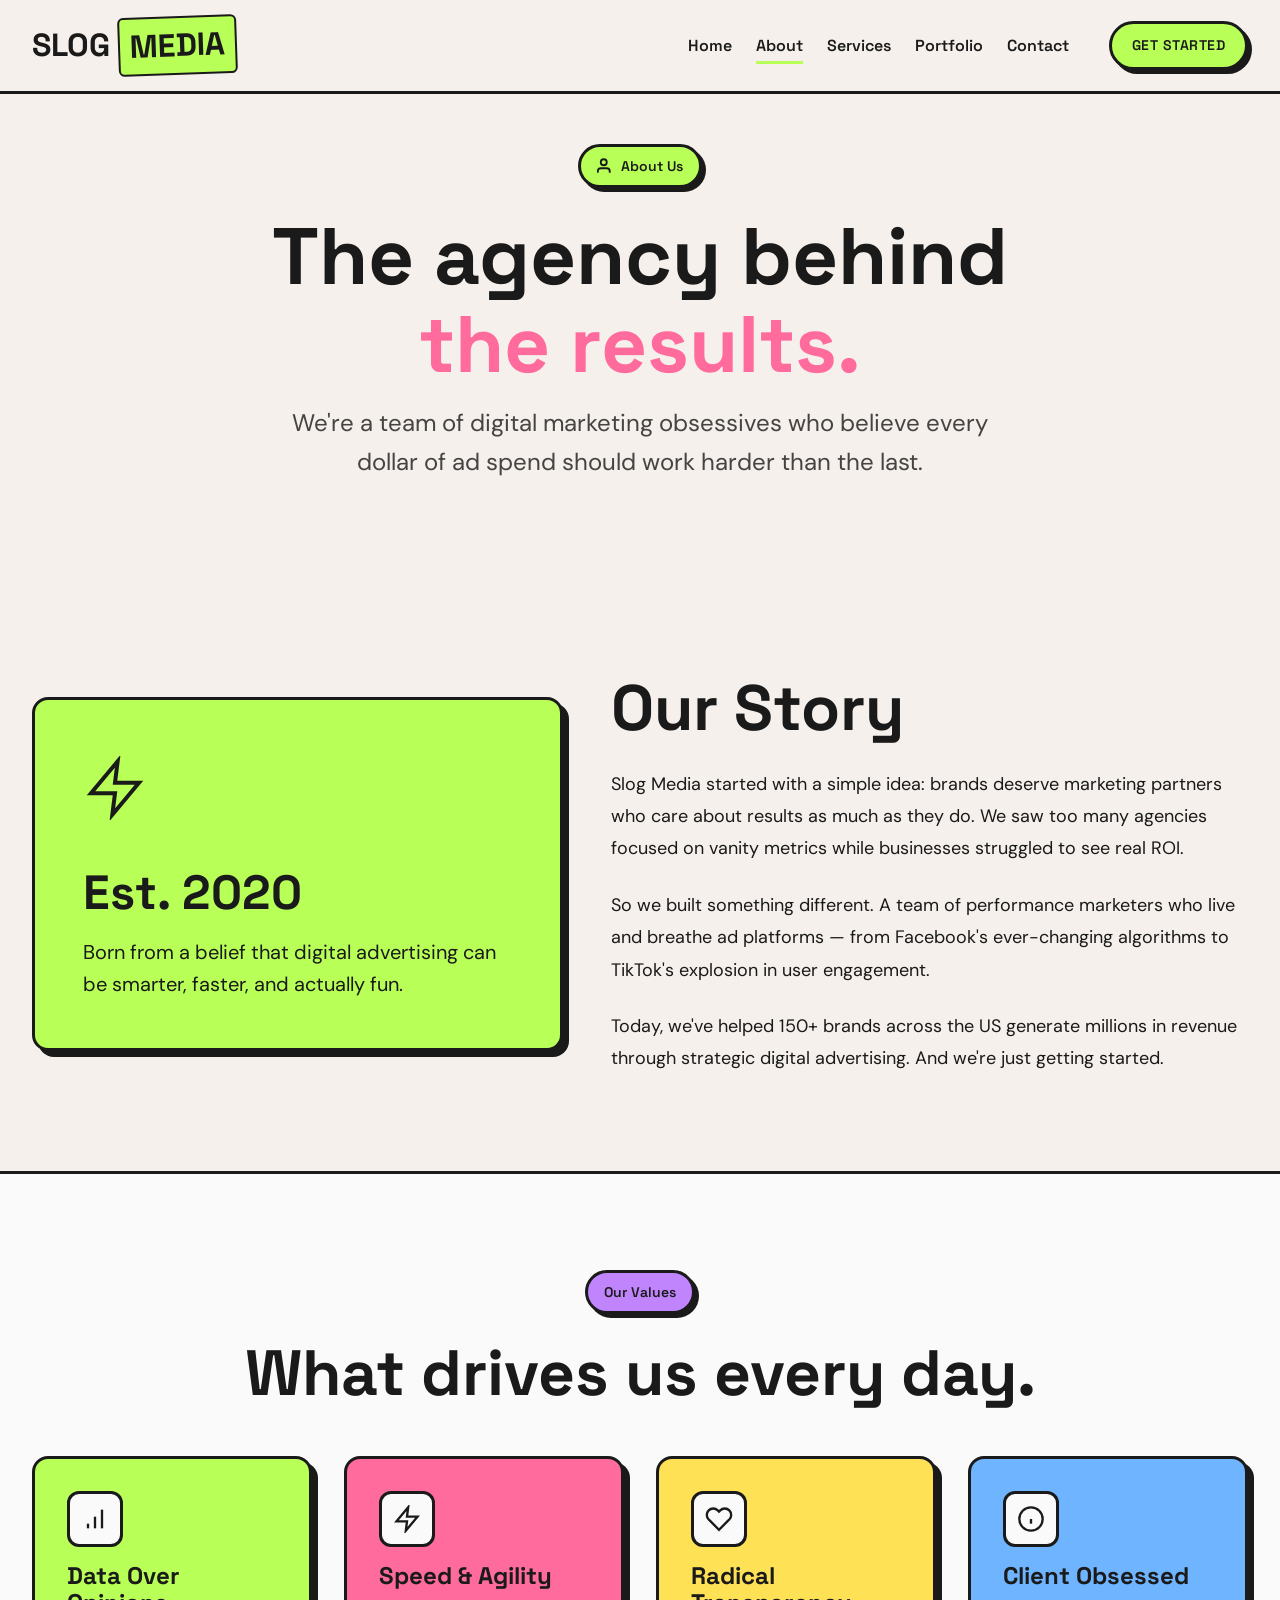
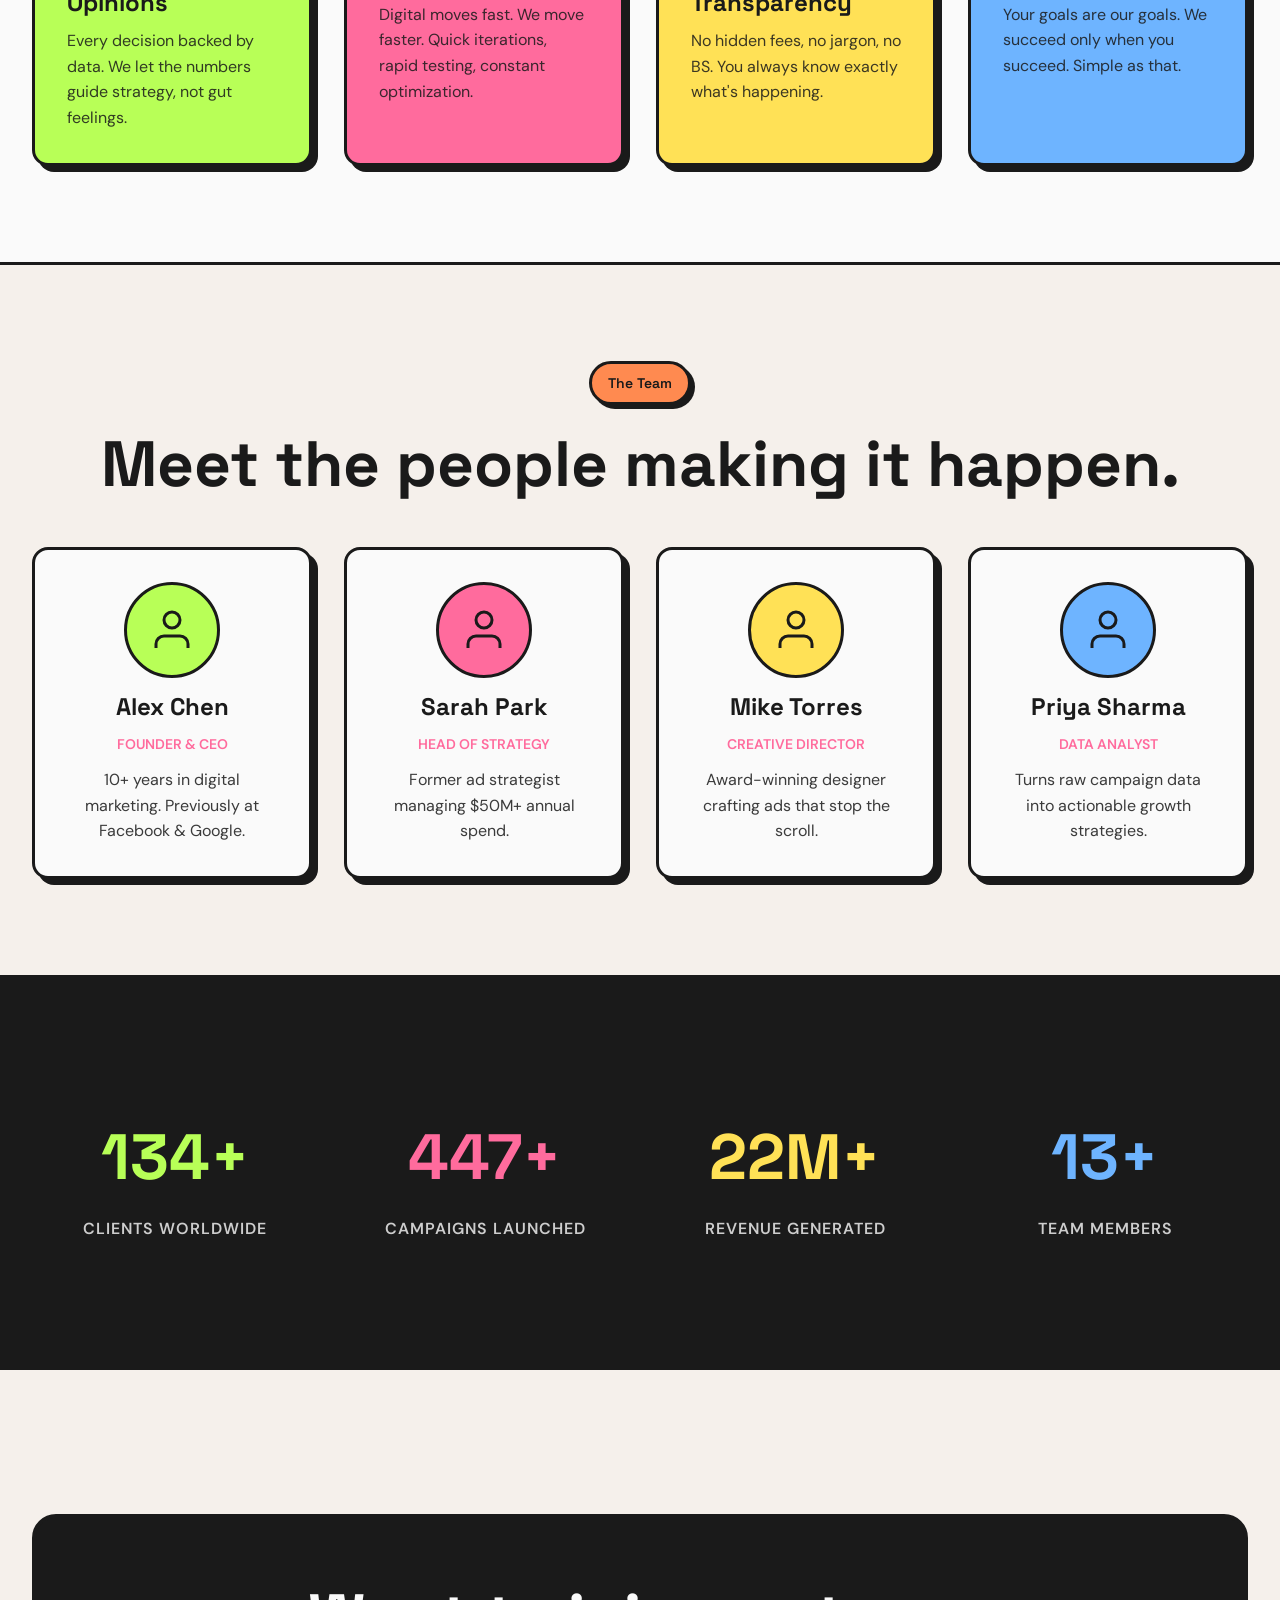
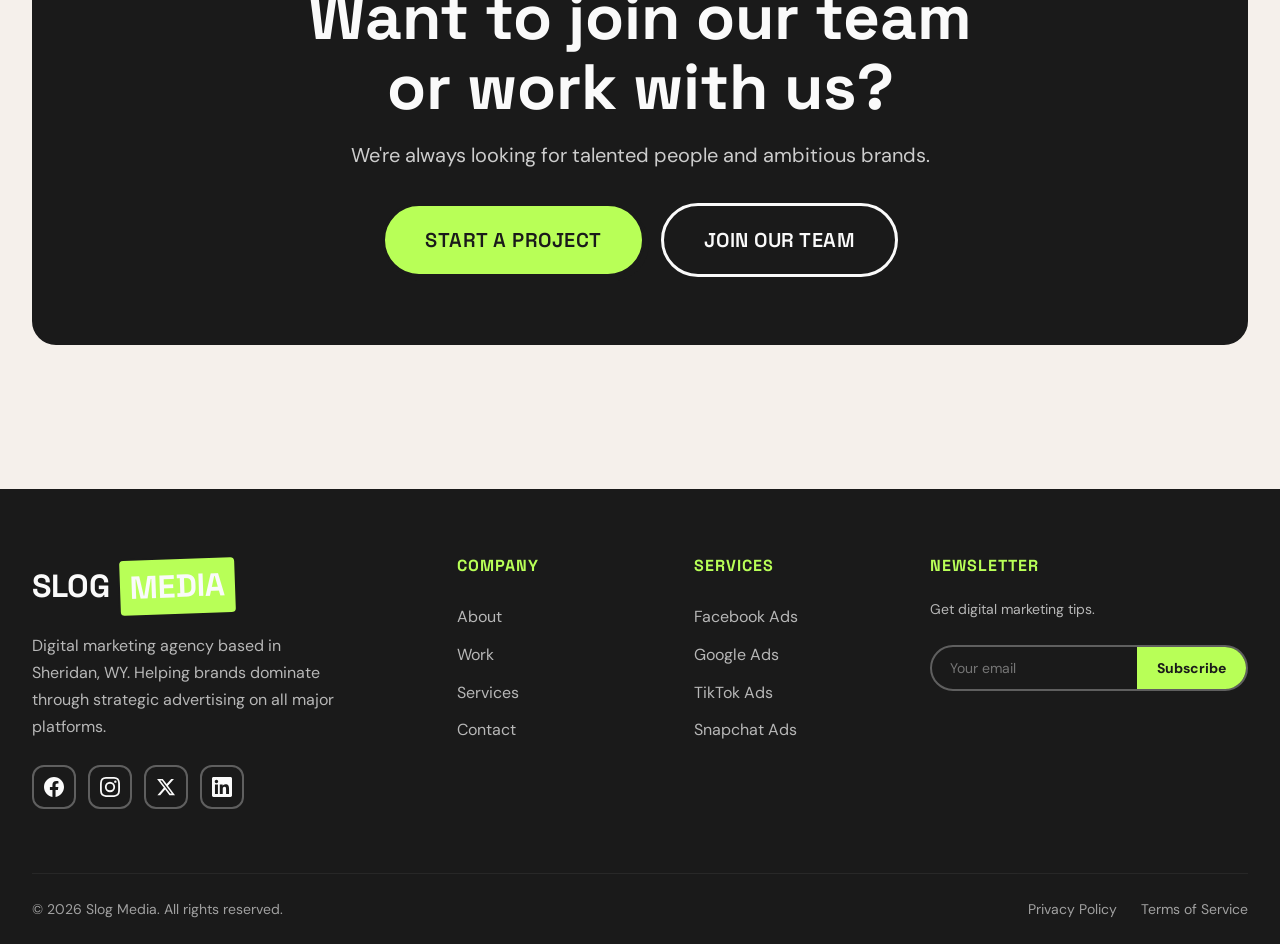
==== commit 50246ae0: "Add office address: 30 N Gould St Ste R, Sheridan, WY 82801" ====
--- a/about/index.html
+++ b/about/index.html
@@ -164,7 +164,7 @@
       <div class="footer-top">
         <div class="footer-brand">
           <div class="nav-logo">SLOG<span>MEDIA</span></div>
-          <p>US-based digital marketing agency helping brands dominate through strategic advertising on all major platforms.</p>
+          <p>Digital marketing agency based in Sheridan, WY. Helping brands dominate through strategic advertising on all major platforms.</p>
           <div class="footer-social">
             <a href="#" aria-label="Facebook"><svg width="20" height="20" viewBox="0 0 24 24" fill="currentColor"><path d="M24 12.073c0-6.627-5.373-12-12-12s-12 5.373-12 12c0 5.99 4.388 10.954 10.125 11.854v-8.385H7.078v-3.47h3.047V9.43c0-3.007 1.792-4.669 4.533-4.669 1.312 0 2.686.235 2.686.235v2.953H15.83c-1.491 0-1.956.925-1.956 1.874v2.25h3.328l-.532 3.47h-2.796v8.385C19.612 23.027 24 18.062 24 12.073z"/></svg></a>
             <a href="#" aria-label="Instagram"><svg width="20" height="20" viewBox="0 0 24 24" fill="currentColor"><path d="M12 2.163c3.204 0 3.584.012 4.85.07 3.252.148 4.771 1.691 4.919 4.919.058 1.265.069 1.645.069 4.849 0 3.205-.012 3.584-.069 4.849-.149 3.225-1.664 4.771-4.919 4.919-1.266.058-1.644.07-4.85.07-3.204 0-3.584-.012-4.849-.07-3.26-.149-4.771-1.699-4.919-4.92-.058-1.265-.07-1.644-.07-4.849 0-3.204.013-3.583.07-4.849.149-3.227 1.664-4.771 4.919-4.919 1.266-.057 1.645-.069 4.849-.069zM12 0C8.741 0 8.333.014 7.053.072 2.695.272.273 2.69.073 7.052.014 8.333 0 8.741 0 12c0 3.259.014 3.668.072 4.948.2 4.358 2.618 6.78 6.98 6.98C8.333 23.986 8.741 24 12 24c3.259 0 3.668-.014 4.948-.072 4.354-.2 6.782-2.618 6.979-6.98.059-1.28.073-1.689.073-4.948 0-3.259-.014-3.667-.072-4.947-.196-4.354-2.617-6.78-6.979-6.98C15.668.014 15.259 0 12 0zm0 5.838a6.162 6.162 0 100 12.324 6.162 6.162 0 000-12.324zM12 16a4 4 0 110-8 4 4 0 010 8zm6.406-11.845a1.44 1.44 0 100 2.881 1.44 1.44 0 000-2.881z"/></svg></a>
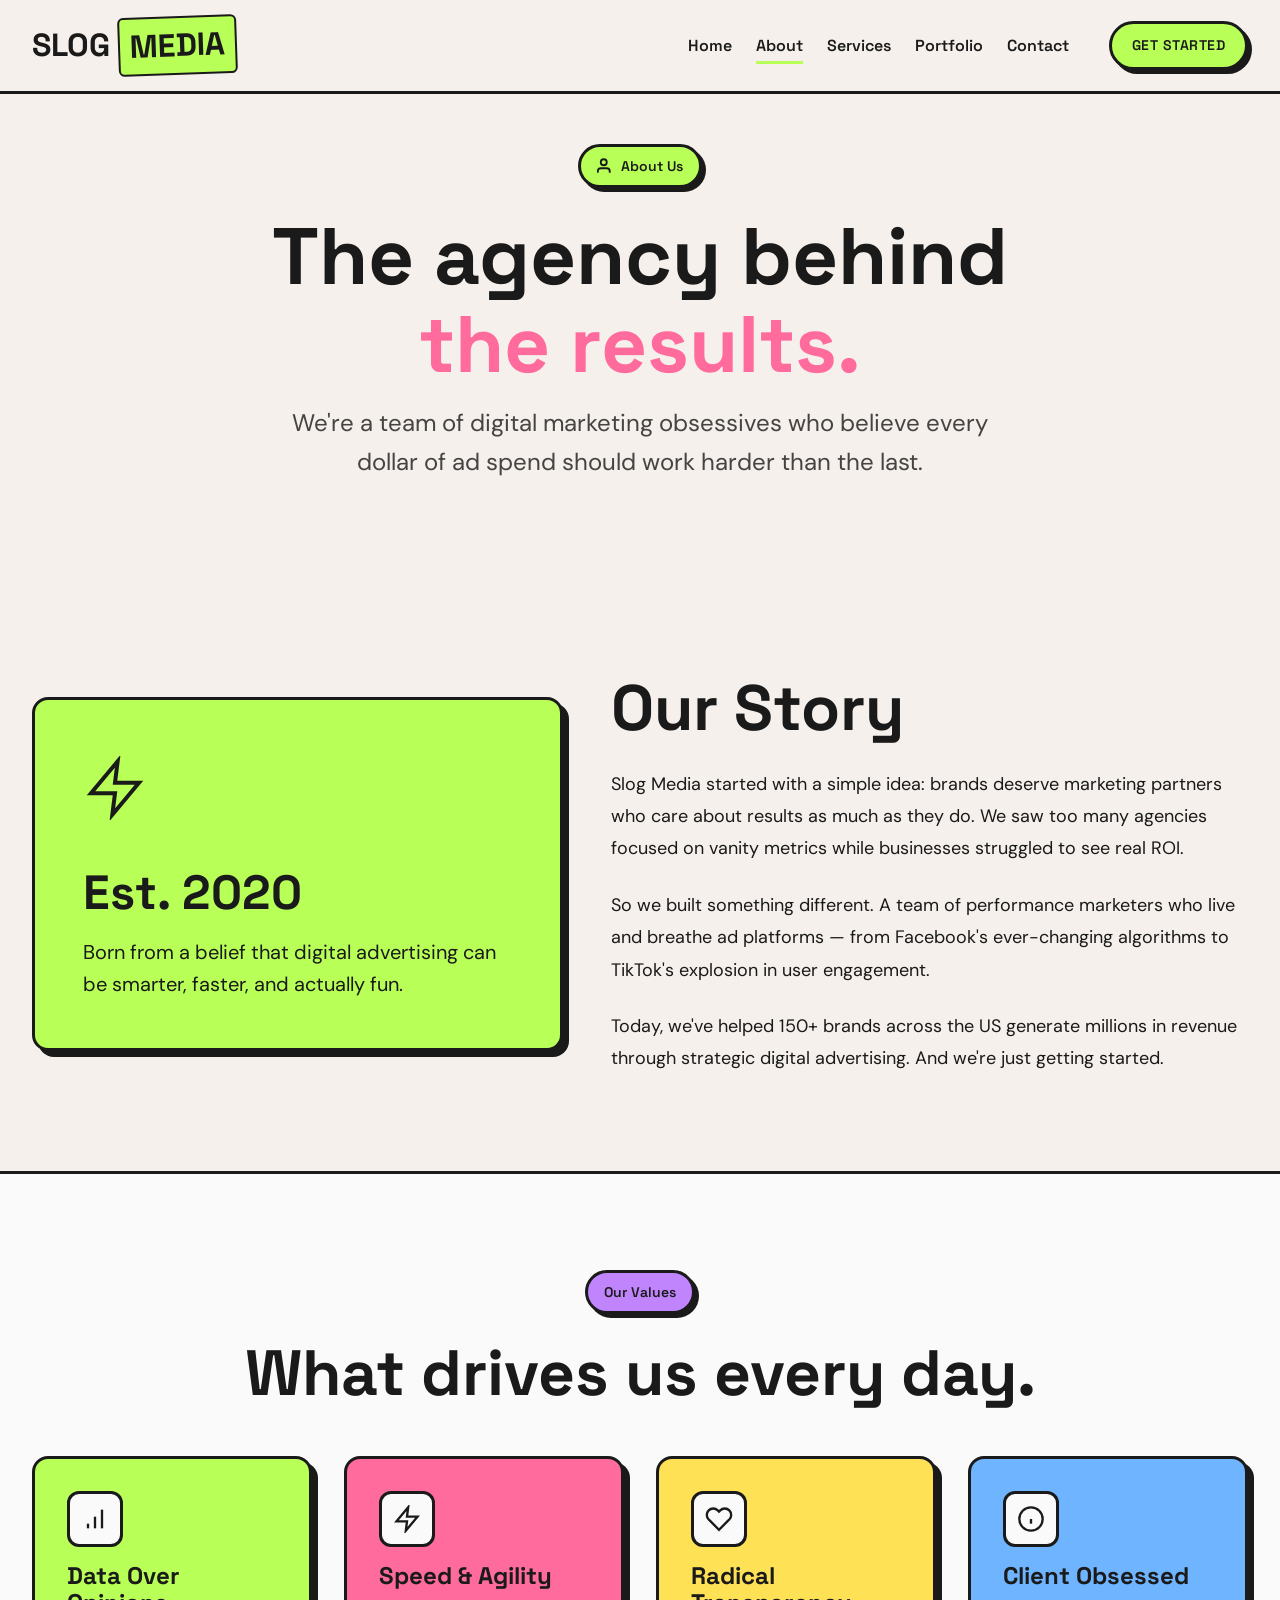
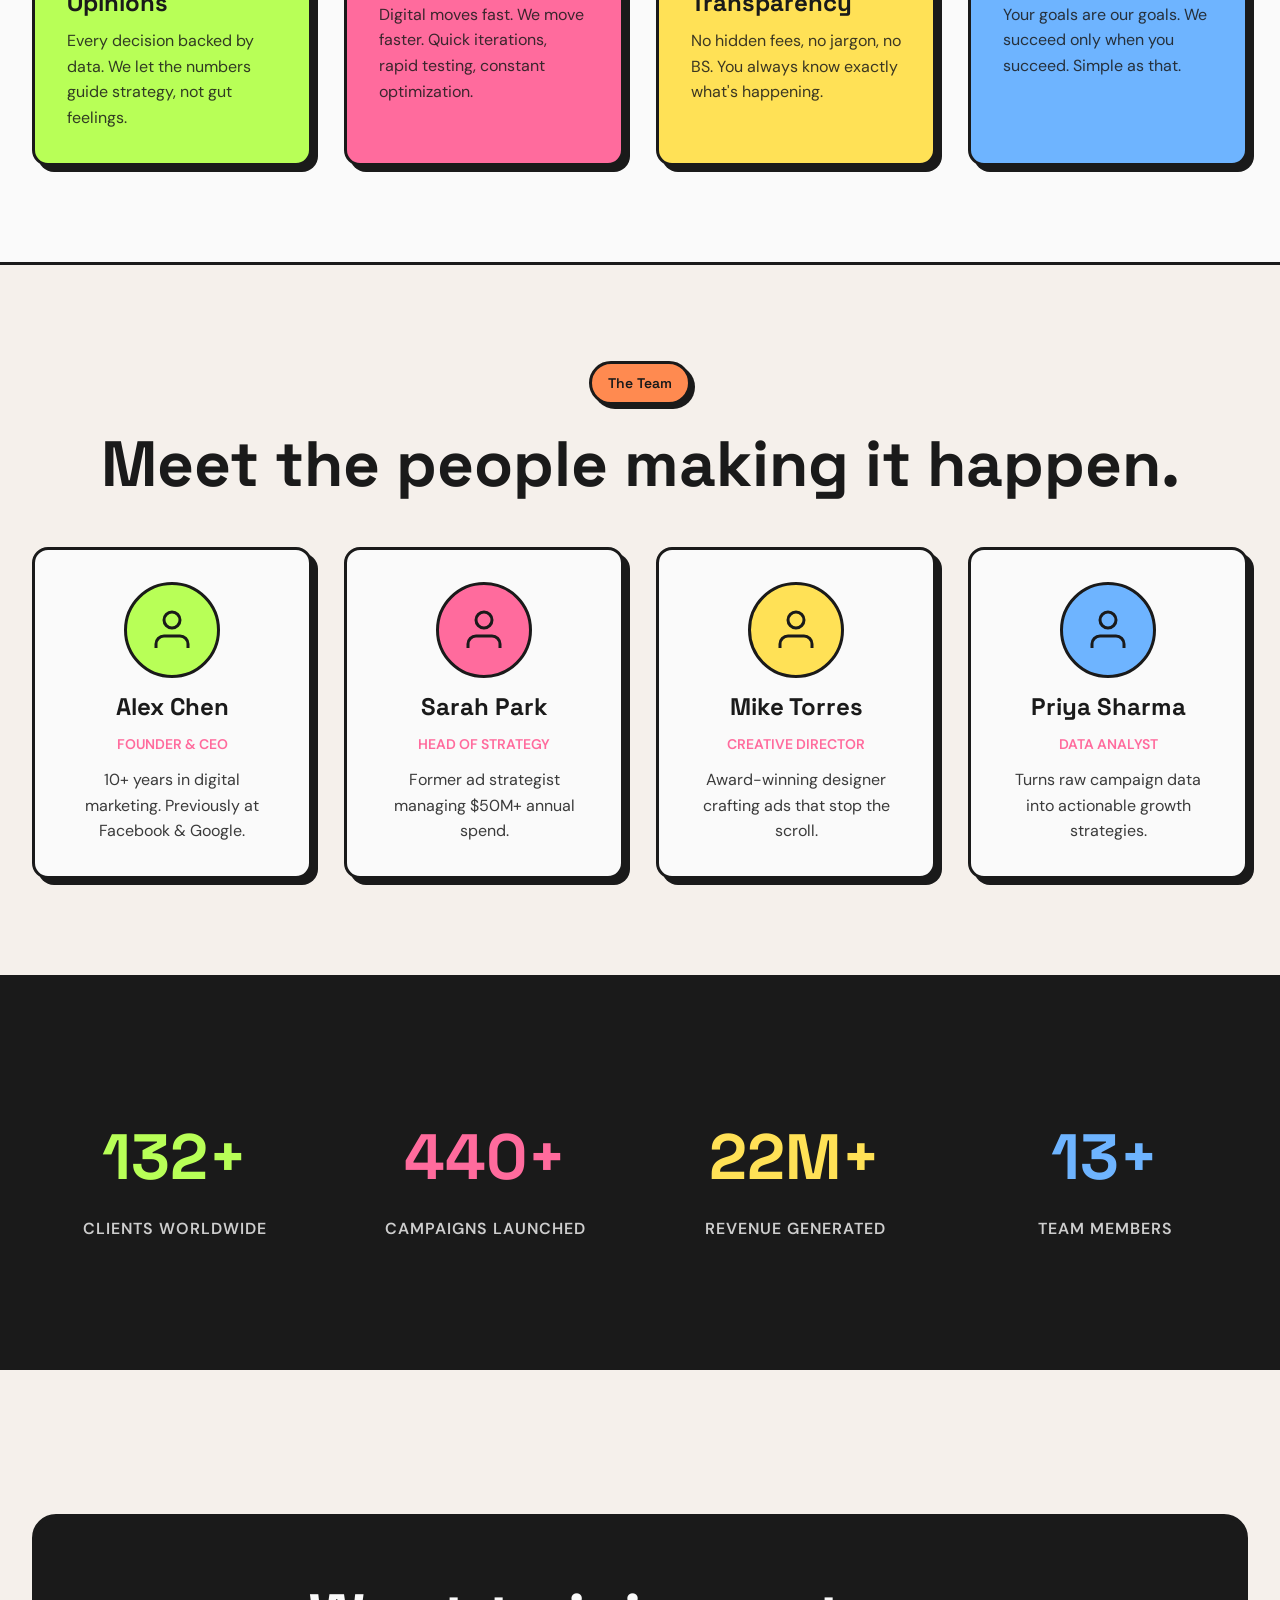
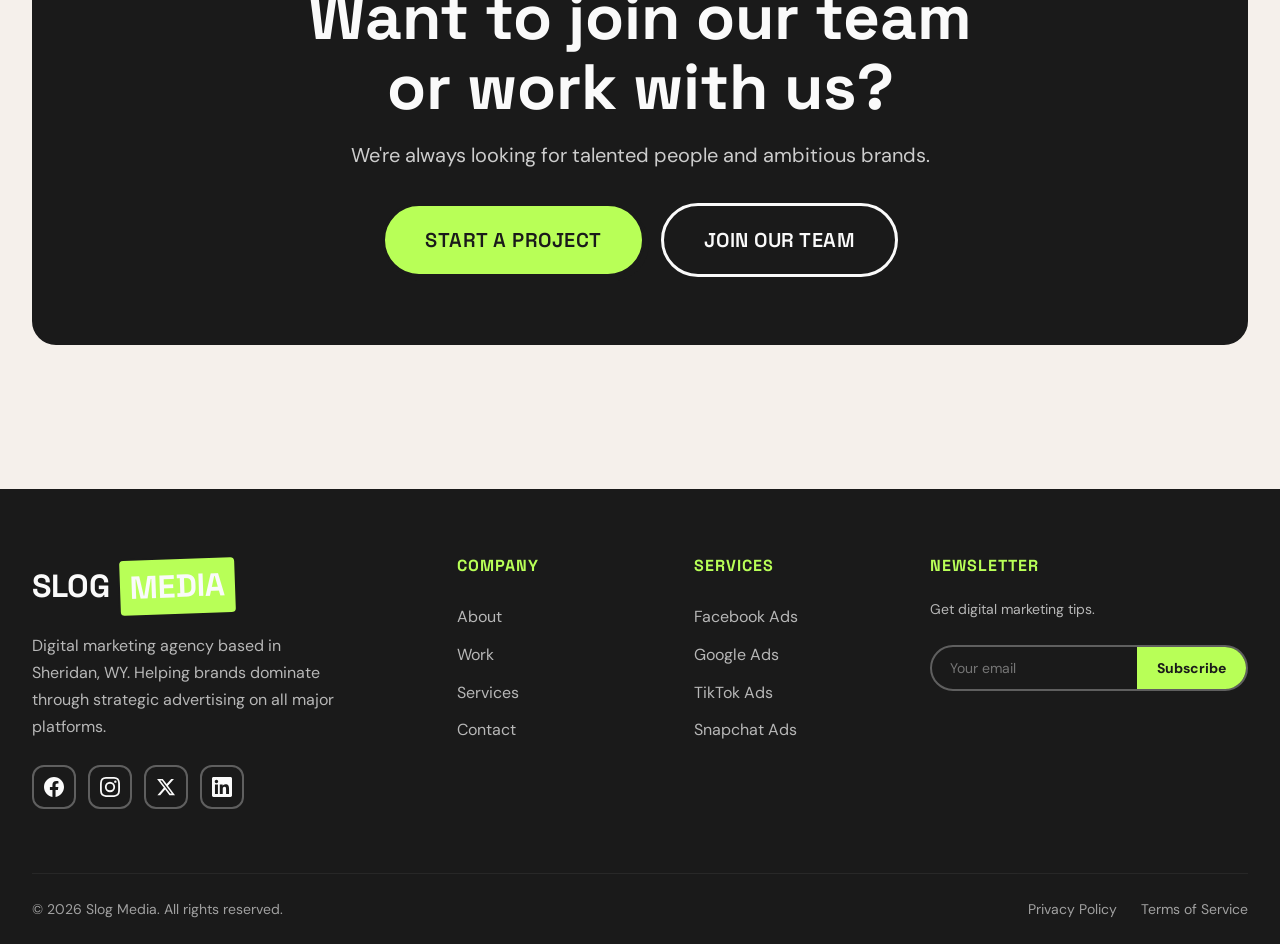
==== commit cceb2738: "Switch domain from slogmedia.com to slogmedia.org" ====
--- a/about/index.html
+++ b/about/index.html
@@ -5,7 +5,7 @@
   <meta name="viewport" content="width=device-width, initial-scale=1.0">
   <title>About Slog Media — Our Story, Team & Mission</title>
   <meta name="description" content="Learn about Slog Media, a US-based digital marketing agency with a passion for performance advertising.">
-  <link rel="canonical" href="https://slogmedia.com/about">
+  <link rel="canonical" href="https://slogmedia.org/about">
   <link rel="stylesheet" href="/styles.css">
   <link rel="icon" type="image/svg+xml" href="data:image/svg+xml,<svg xmlns='http://www.w3.org/2000/svg' viewBox='0 0 100 100'><text y='.9em' font-size='90'>⚡</text></svg>">
 </head>
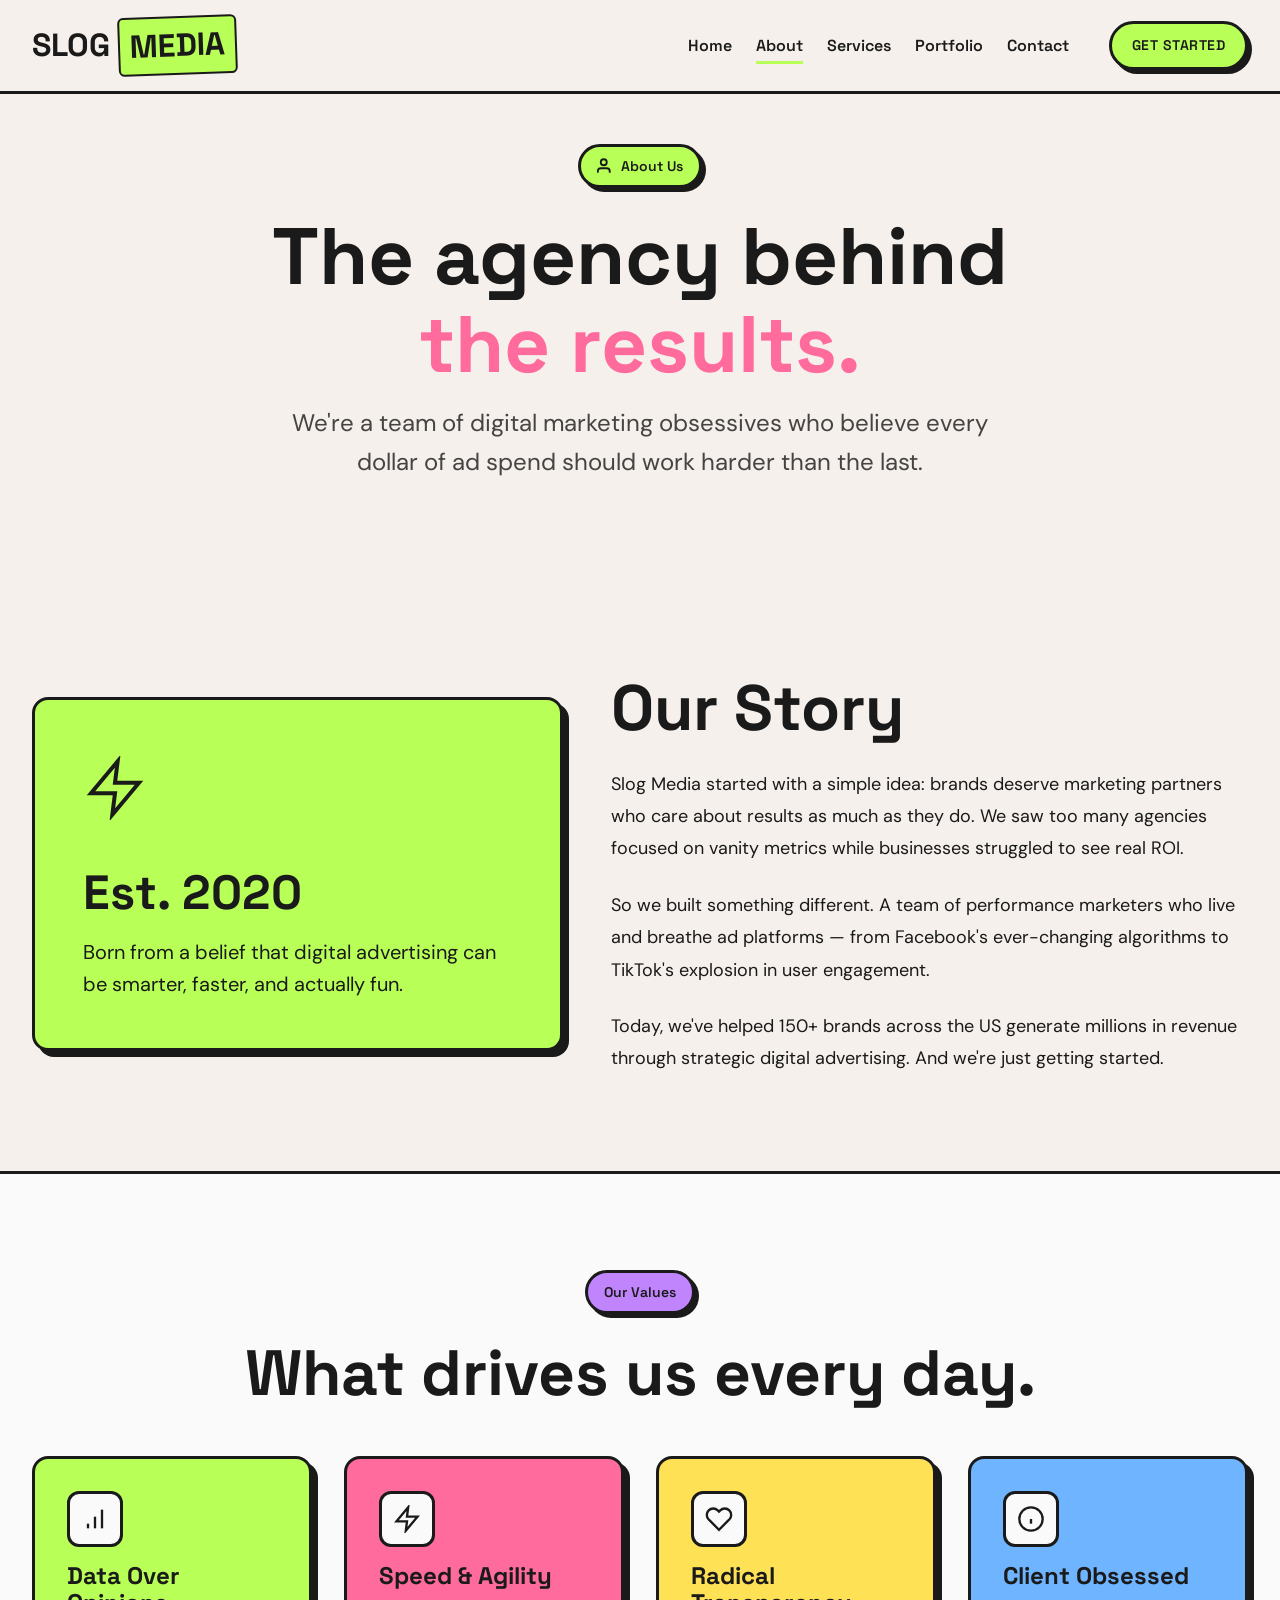
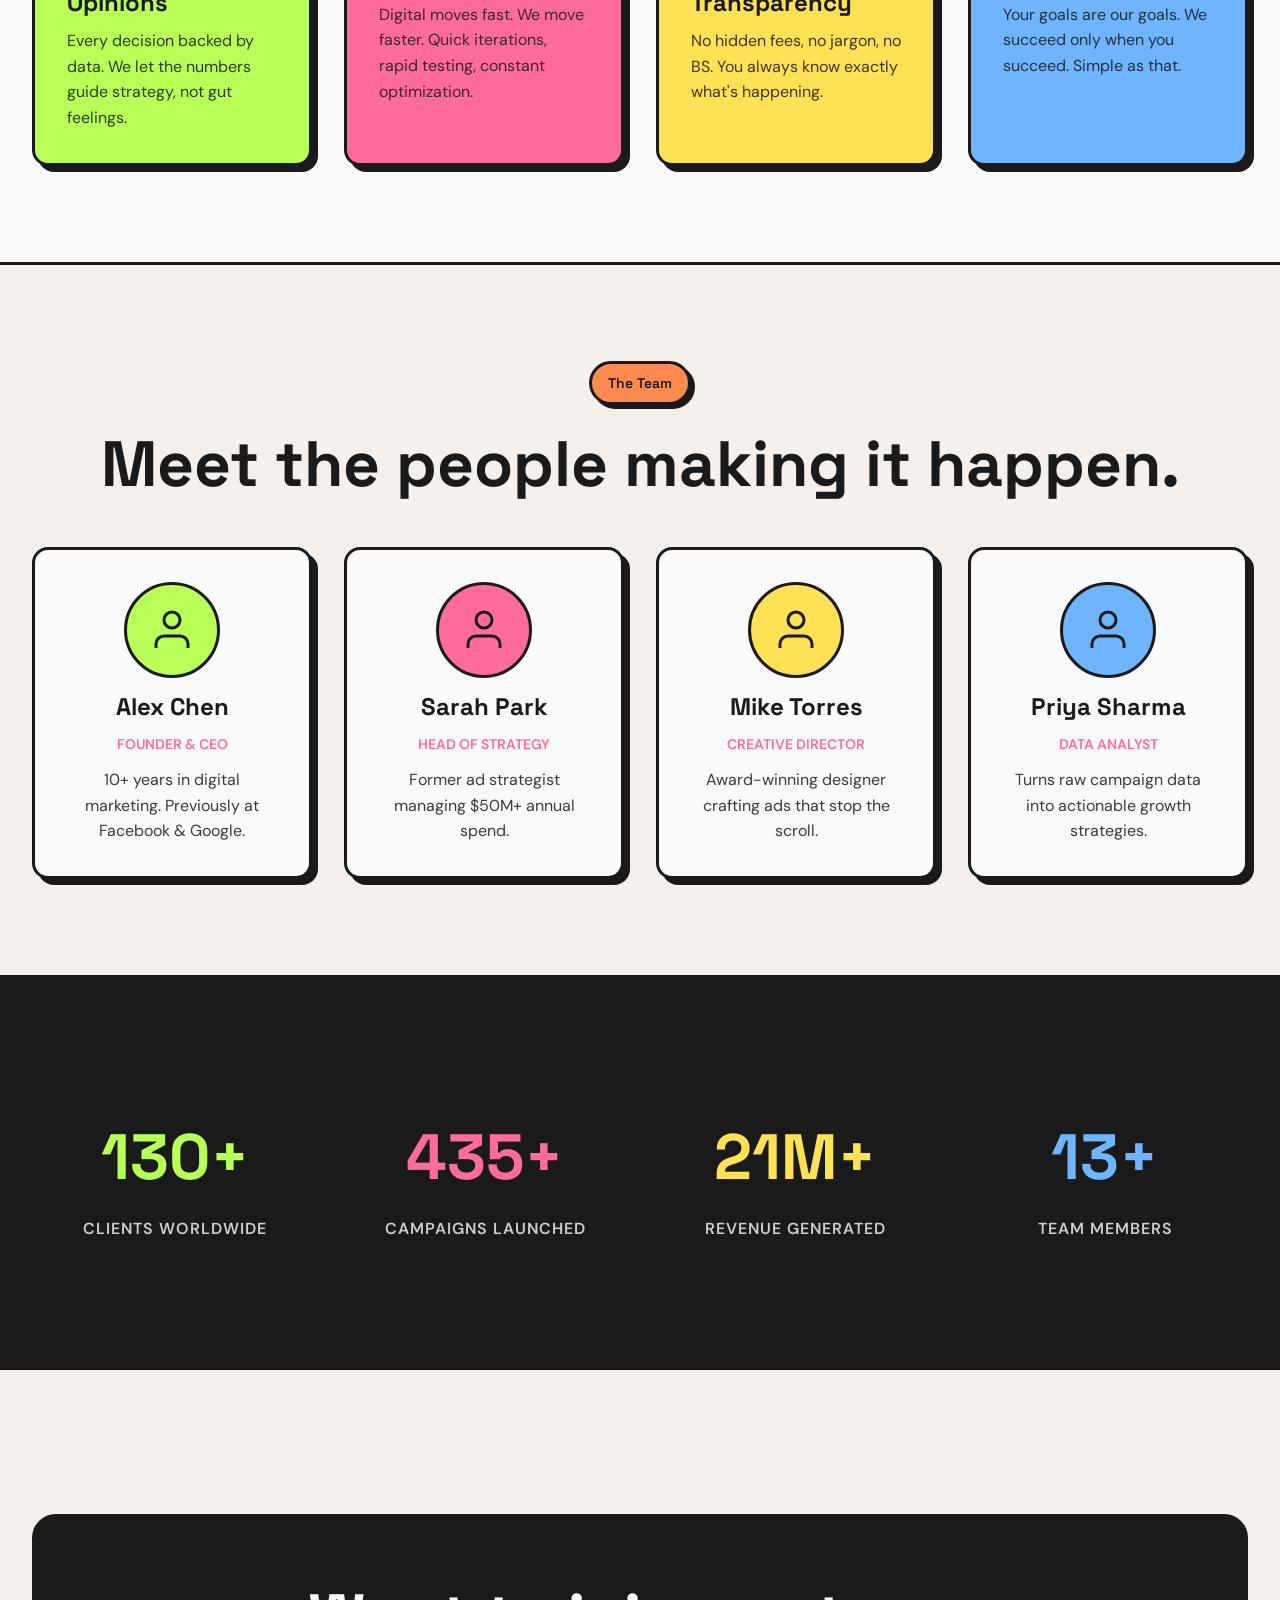
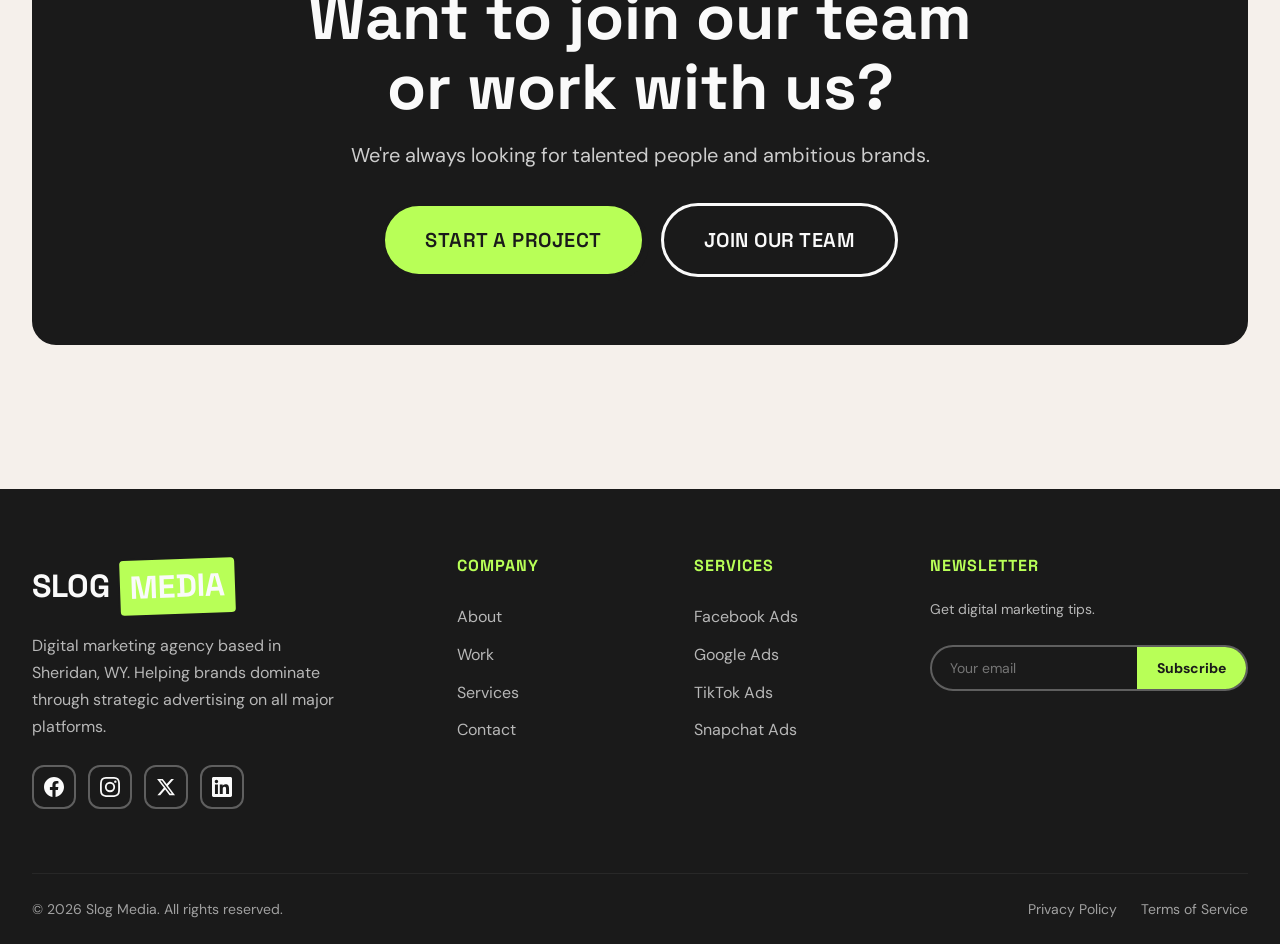
==== commit dd444060: "chore: change domain from slogmedia.org to slogmedia.com" ====
--- a/about/index.html
+++ b/about/index.html
@@ -5,7 +5,7 @@
   <meta name="viewport" content="width=device-width, initial-scale=1.0">
   <title>About Slog Media — Our Story, Team & Mission</title>
   <meta name="description" content="Learn about Slog Media, a US-based digital marketing agency with a passion for performance advertising.">
-  <link rel="canonical" href="https://slogmedia.org/about">
+  <link rel="canonical" href="https://slogmedia.com/about">
   <link rel="stylesheet" href="/styles.css">
   <link rel="icon" type="image/svg+xml" href="data:image/svg+xml,<svg xmlns='http://www.w3.org/2000/svg' viewBox='0 0 100 100'><text y='.9em' font-size='90'>⚡</text></svg>">
 </head>
